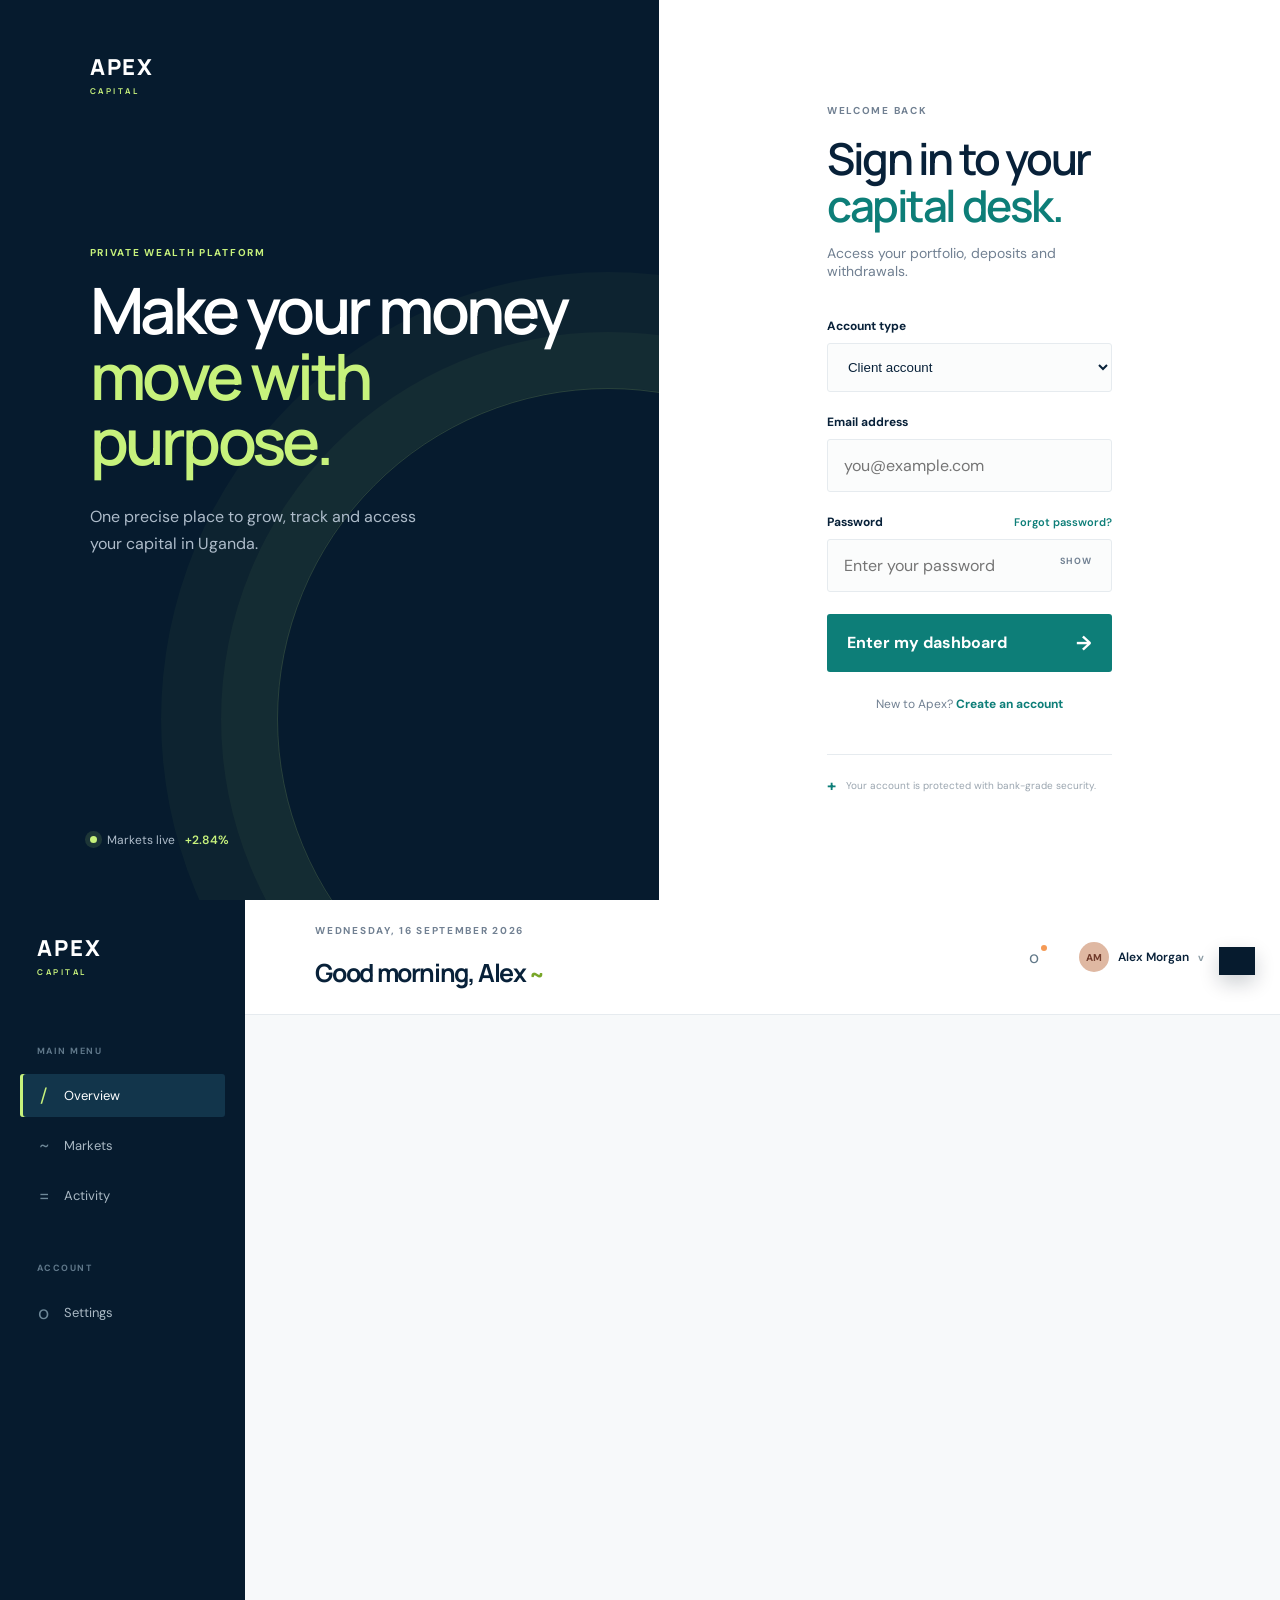
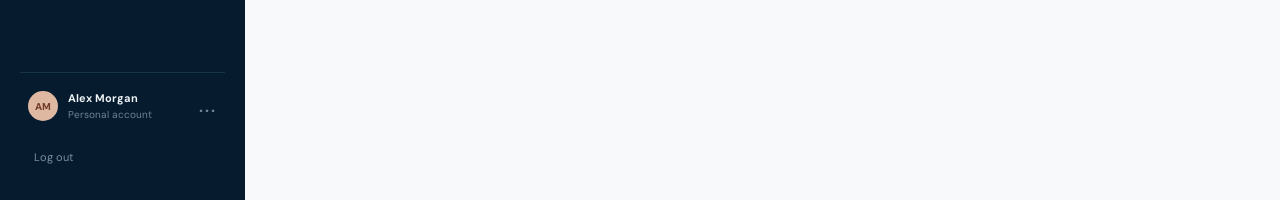
==== index.html @ b204665c "Add files via upload" ====
<!doctype html>
<html lang="en">
<head>
  <meta charset="UTF-8">
  <meta name="viewport" content="width=device-width, initial-scale=1.0">
  <meta name="theme-color" content="#061b2e">
  <title>APEX CAPITAL | Private wealth, built daily</title>
  <link rel="stylesheet" href="styles.css">
</head>
<body>
  <main class="app-shell">
    <section class="login-screen" id="loginScreen">
      <div class="login-visual">
        <div class="brand-mark"><span>APEX</span><small>CAPITAL</small></div>
        <div class="visual-copy">
          <p class="eyebrow">PRIVATE WEALTH PLATFORM</p>
          <h1>Make your money<br><em>move with purpose.</em></h1>
          <p>One precise place to grow, track and access your capital in Uganda.</p>
        </div>
        <div class="market-pulse"><span class="pulse-dot"></span> Markets live <strong>+2.84%</strong></div>
      </div>
      <div class="login-panel">
        <div class="mobile-brand"><div class="brand-mark"><span>APEX</span><small>CAPITAL</small></div></div>
        <div class="login-heading"><p class="eyebrow">WELCOME BACK</p><h2>Sign in to your<br><span>capital desk.</span></h2><p>Access your portfolio, deposits and withdrawals.</p></div>
        <form id="loginForm">
          <label for="accountType">Account type</label>
          <select id="accountType" class="login-select">
            <option value="client">Client account</option>
            <option value="admin">Administrator</option>
          </select>
          <label for="email">Email address</label>
          <input id="email" type="email" placeholder="you@example.com" required>
          <div class="field-label-row"><label for="password">Password</label><a href="#" id="forgotLink">Forgot password?</a></div>
          <div class="password-field"><input id="password" type="password" placeholder="Enter your password" required><button type="button" class="show-password" id="showPassword" aria-label="Show password">SHOW</button></div>
          <button class="primary-button" type="submit">Enter my dashboard <span>&rarr;</span></button>
        </form>
        <p class="login-note">New to Apex? <a href="signup.html" id="createAccount">Create an account</a></p>
        <div class="security-note"><span class="lock-icon">+</span><span>Your account is protected with bank-grade security.</span></div>
      </div>
    </section>

    <section class="dashboard" id="dashboard" hidden>
      <aside class="sidebar">
        <div class="brand-mark"><span>APEX</span><small>CAPITAL</small></div>
        <nav>
          <p class="nav-label">MAIN MENU</p>
          <button class="nav-item active" data-view="overview"><span class="nav-icon">/</span> Overview</button>
          <button class="nav-item" data-view="markets"><span class="nav-icon">~</span> Markets</button>
          <button class="nav-item" data-view="activity"><span class="nav-icon">=</span> Activity</button>
          <p class="nav-label nav-spacer">ACCOUNT</p>
          <button class="nav-item" data-view="settings"><span class="nav-icon">o</span> Settings</button>
          <button class="nav-item admin-only" data-view="admin"><span class="nav-icon">#</span> Admin panel</button>
        </nav>
        <div class="sidebar-bottom"><div class="profile-mini"><span class="avatar">AM</span><span><strong>Alex Morgan</strong><small>Personal account</small></span><b>...</b></div><button class="logout-button" id="logoutButton">Log out</button></div>
      </aside>
      <div class="dashboard-main">
        <header class="topbar"><div><p class="eyebrow">WEDNESDAY, 16 SEPTEMBER 2026</p><h2 id="pageTitle">Good morning, Alex <span>~</span></h2></div><div class="top-actions"><button class="icon-button" id="notificationButton" title="Notifications">o<span class="notification-dot"></span></button><button class="profile-chip"><span class="avatar">AM</span><span>Alex Morgan</span><b>v</b></button></div></header>
        <div id="viewContent"></div>
      </div>
    </section>
  </main>
  <div class="toast" id="toast"></div>
  <script src="app.js"></script>
</body>
</html>
---- styles.css ----
@import url('https://fonts.googleapis.com/css2?family=DM+Sans:wght@400;500;600;700&family=Manrope:wght@500;600;700;800&display=swap');
:root{--ink:#082139;--navy:#061b2e;--muted:#718092;--line:#e6ebef;--paper:#f7f9fa;--lime:#c7f27c;--lime-dark:#78a628;--teal:#0d7e78;--white:#fff;--orange:#f59a56;--red:#d26e68}*{box-sizing:border-box}body{margin:0;background:var(--paper);color:var(--ink);font-family:'DM Sans',sans-serif}button,input{font:inherit}button{cursor:pointer;border:0}a{color:var(--teal);text-decoration:none}.app-shell{min-height:100vh}.login-screen{min-height:100vh;display:grid;grid-template-columns:1.03fr .97fr;background:var(--white)}.login-visual{position:relative;overflow:hidden;padding:52px 7vw;color:white;background:var(--navy);display:flex;flex-direction:column;justify-content:space-between}.login-visual:after{content:'';position:absolute;width:660px;height:660px;border:1px solid rgba(199,242,124,.18);border-radius:50%;right:-280px;bottom:-150px;box-shadow:0 0 0 56px rgba(199,242,124,.04),0 0 0 116px rgba(199,242,124,.035)}.brand-mark{letter-spacing:.12em;display:flex;flex-direction:column;gap:3px;width:max-content;font-family:Manrope,sans-serif;font-weight:800}.brand-mark span{font-size:22px}.brand-mark small{font-size:8px;letter-spacing:.32em;color:var(--lime);font-weight:700}.visual-copy{position:relative;z-index:1;margin-bottom:12vh}.eyebrow{font-size:10px;letter-spacing:.17em;font-weight:700;color:var(--muted);margin:0 0 18px}.login-visual .eyebrow{color:var(--lime)}h1,h2{font-family:Manrope,sans-serif;letter-spacing:-.055em;margin:0}h1{font-size:clamp(42px,5vw,76px);line-height:1.02;font-weight:600}.visual-copy h1 em{color:var(--lime);font-style:normal}.visual-copy>p:last-child{font-size:16px;line-height:1.7;max-width:330px;color:#aebcca;margin-top:30px}.market-pulse{position:relative;z-index:1;font-size:12px;color:#aebcca;display:flex;gap:10px;align-items:center}.market-pulse strong{color:var(--lime);font-weight:600}.pulse-dot{display:inline-block;width:7px;height:7px;background:var(--lime);border-radius:50%;box-shadow:0 0 0 5px rgba(199,242,124,.12)}.login-panel{max-width:490px;width:100%;margin:auto;padding:50px 8vw}.mobile-brand{display:none}.login-heading h2{font-size:44px;line-height:1.05;font-weight:600;margin-bottom:16px}.login-heading h2 span{color:var(--teal)}.login-heading>p:last-child{color:var(--muted);font-size:14px;margin:0 0 38px}.login-panel label{font-size:12px;font-weight:700;display:block;margin-bottom:9px}.field-label-row{display:flex;justify-content:space-between;align-items:center}.field-label-row a{font-size:11px;font-weight:600;margin-bottom:9px}.login-panel input{width:100%;border:1px solid var(--line);border-radius:3px;padding:15px 16px;outline:0;color:var(--ink);margin-bottom:22px;background:#fbfcfc;transition:.2s}.login-panel input:focus{border-color:var(--teal);box-shadow:0 0 0 3px rgba(13,126,120,.1)}.password-field{position:relative}.password-field input{padding-right:64px}.show-password{position:absolute;right:14px;top:15px;background:transparent;color:var(--muted);font-size:9px;letter-spacing:.1em;font-weight:700}.primary-button{background:var(--teal);color:white;padding:16px 20px;border-radius:3px;width:100%;font-weight:700;display:flex;justify-content:space-between;align-items:center;transition:transform .2s,background .2s}.primary-button:hover{background:#096b66;transform:translateY(-2px)}.primary-button span{font-size:20px}.login-note{text-align:center;font-size:12px;color:var(--muted);margin-top:24px}.login-note a{font-weight:700}.security-note{border-top:1px solid var(--line);margin-top:42px;padding-top:20px;color:#9aa5af;font-size:10px;display:flex;gap:10px;align-items:center}.lock-icon{font-size:16px;color:var(--teal);font-weight:700}.dashboard{min-height:100vh;display:flex}.sidebar{width:245px;background:var(--navy);color:#aab9c4;padding:33px 20px 25px;display:flex;flex-direction:column}.sidebar .brand-mark{margin-left:17px;color:white;margin-bottom:68px}.sidebar .brand-mark small{color:var(--lime)}nav{display:flex;flex-direction:column;gap:7px}.nav-label{font-size:9px;letter-spacing:.16em;font-weight:700;color:#60788a;margin:0 17px 10px}.nav-spacer{margin-top:38px}.nav-item{background:transparent;color:#aab9c4;text-align:left;padding:13px 17px;border-radius:3px;font-size:13px;display:flex;align-items:center;gap:14px}.nav-item.active,.nav-item:hover{color:white;background:#12354b}.nav-item.active{box-shadow:inset 3px 0 0 var(--lime)}.nav-item.active .nav-icon{color:var(--lime)}.nav-icon{font-size:19px;line-height:12px;color:#6e8898;width:13px;text-align:center}.sidebar-bottom{margin-top:auto}.profile-mini{display:flex;align-items:center;gap:10px;padding:18px 8px;border-top:1px solid #183449}.profile-mini strong{display:block;color:#eef3f5;font-size:11px}.profile-mini small{display:block;color:#6f8594;font-size:10px;margin-top:3px}.profile-mini b{margin-left:auto;color:#71889a;letter-spacing:2px}.avatar{width:30px;height:30px;display:inline-grid;place-items:center;border-radius:50%;background:#dfb8a2;color:#713c2c;font-size:10px;font-weight:800}.logout-button{background:transparent;color:#7890a0;font-size:11px;margin:10px 8px}.dashboard-main{flex:1;min-width:0}.topbar{height:115px;background:#fff;border-bottom:1px solid var(--line);display:flex;justify-content:space-between;align-items:center;padding:0 5.5vw}.topbar h2{font-size:25px}.topbar h2 span{color:var(--lime-dark);font-size:22px}.top-actions{display:flex;align-items:center;gap:28px}.icon-button{background:transparent;color:#617888;font-size:17px;position:relative}.notification-dot{position:absolute;width:6px;height:6px;top:0;right:-2px;background:var(--orange);border-radius:50%}.profile-chip{display:flex;align-items:center;gap:9px;background:transparent;color:var(--ink);font-size:12px;font-weight:600}.profile-chip b{font-size:10px;color:#8c9ca5}.dashboard-main #viewContent{padding:40px 5.5vw 70px;max-width:1400px}.welcome-row{display:flex;justify-content:space-between;align-items:end;margin-bottom:28px}.welcome-row h3{font-family:Manrope,sans-serif;font-size:21px;letter-spacing:-.04em;margin:0}.welcome-row p{color:var(--muted);font-size:12px;margin:8px 0 0}.date-badge{font-size:11px;color:var(--muted);border:1px solid var(--line);padding:10px 13px;border-radius:3px;background:white}.summary-grid{display:grid;grid-template-columns:1.3fr 1fr 1fr;gap:15px;margin-bottom:28px}.summary-card{background:white;border:1px solid var(--line);padding:23px 24px;min-height:145px;position:relative}.summary-card.highlight{background:var(--teal);color:white;border-color:var(--teal)}.summary-card .card-label{font-size:10px;text-transform:uppercase;letter-spacing:.12em;font-weight:700;color:var(--muted)}.summary-card.highlight .card-label{color:#a8dbd5}.summary-card h4{font:600 31px Manrope,sans-serif;letter-spacing:-.05em;margin:20px 0 9px}.summary-card.highlight h4{color:var(--lime)}.summary-card .card-foot{font-size:11px;color:var(--muted)}.summary-card.highlight .card-foot{color:#bce2df}.trend{color:var(--lime-dark);font-weight:700}.summary-card .mini-chart{position:absolute;bottom:23px;right:24px;color:var(--lime-dark);font-size:27px;letter-spacing:-8px}.section-grid{display:grid;grid-template-columns:1.45fr 1fr;gap:15px}.content-card{background:white;border:1px solid var(--line);padding:25px}.content-card h3{font:700 15px Manrope,sans-serif;letter-spacing:-.02em;margin:0}.card-heading{display:flex;align-items:start;justify-content:space-between;margin-bottom:25px}.card-heading a{font-size:11px;font-weight:700}.allocation-chart{display:flex;gap:28px;align-items:center}.donut{width:142px;height:142px;border-radius:50%;background:conic-gradient(var(--teal) 0 58%,var(--lime) 58% 81%,var(--orange) 81% 100%);position:relative;flex:0 0 auto}.donut:after{content:'';position:absolute;inset:27px;background:#fff;border-radius:50%}.donut-center{position:absolute;inset:0;display:grid;place-items:center;z-index:1;font:700 17px Manrope}.legend{display:grid;gap:15px;width:100%}.legend-row{display:flex;align-items:center;justify-content:space-between;font-size:11px;color:var(--muted)}.legend-row span:first-child{display:flex;gap:9px;align-items:center;color:var(--ink)}.legend-dot{width:8px;height:8px;border-radius:50%;display:inline-block}.legend-row strong{color:var(--ink)}.forex-list{display:grid;gap:13px}.forex-row{display:grid;grid-template-columns:1fr 85px 55px;align-items:center;padding-bottom:13px;border-bottom:1px solid #eef1f2;font-size:12px}.forex-row:last-child{border-bottom:0;padding-bottom:0}.pair{display:flex;align-items:center;gap:9px;font-weight:700}.pair-icon{width:25px;height:25px;display:grid;place-items:center;border-radius:50%;font-size:9px;background:#e5f5f3;color:var(--teal)}.pair-icon.blue{background:#e8eef9;color:#5572b1}.pair-icon.yellow{background:#fff2d9;color:#bc8429}.pair small{display:block;color:var(--muted);font-weight:400;font-size:9px;margin-top:2px}.forex-price{text-align:right;font-weight:600}.forex-change{text-align:right;color:var(--lime-dark);font-size:10px;font-weight:700}.action-row{display:flex;gap:10px;margin-top:28px}.action-button{flex:1;padding:13px 12px;font-size:11px;font-weight:700;border-radius:3px}.action-button.deposit{background:var(--teal);color:#fff}.action-button.withdraw{background:#eef7e0;color:#6f932f}.transaction-list{display:grid;gap:0}.transaction{display:flex;align-items:center;justify-content:space-between;padding:14px 0;border-bottom:1px solid #eef1f2;font-size:12px}.transaction:last-child{border-bottom:0}.transaction-name{display:flex;align-items:center;gap:10px}.transaction-name small{display:block;color:var(--muted);font-size:10px;margin-top:3px}.transaction-amount{text-align:right;font-weight:700}.transaction-amount small{display:block;font-size:10px;margin-top:3px}.deposit-text{color:var(--teal)}.withdraw-text{color:var(--red)}.empty-view{background:white;border:1px solid var(--line);padding:55px;min-height:330px}.empty-view h3{font:600 28px Manrope;margin:0 0 10px}.empty-view p{color:var(--muted);font-size:14px}.modal-backdrop{position:fixed;inset:0;background:rgba(4,22,37,.6);display:grid;place-items:center;z-index:4;padding:20px}.modal{background:#fff;width:min(480px,100%);padding:30px;box-shadow:0 20px 60px #03152455}.modal h3{font:700 22px Manrope;margin:0 0 8px}.modal>p{font-size:12px;color:var(--muted);line-height:1.6;margin:0 0 24px}.modal label{display:block;font-size:11px;font-weight:700;margin:15px 0 8px}.modal input,.modal select{width:100%;border:1px solid var(--line);padding:13px;outline:0;background:#fbfcfc}.limit-note{font-size:10px;color:var(--muted);margin-top:7px}.modal-actions{display:flex;gap:10px;margin-top:25px}.modal-actions button{flex:1;padding:14px;font-size:12px;font-weight:700;border-radius:3px}.cancel-button{background:#eef1f2;color:var(--muted)}.confirm-button{background:var(--teal);color:#fff}.toast{position:fixed;bottom:25px;right:25px;background:var(--navy);color:white;padding:14px 18px;font-size:12px;transform:translateY(100px);transition:transform .3s;z-index:8;box-shadow:0 8px 20px #00152233}.toast.show{transform:translateY(0)}
@media(max-width:900px){.login-screen{grid-template-columns:1fr}.login-visual{display:none}.mobile-brand{display:block;margin-bottom:60px}.login-panel{padding:35px 8vw}.sidebar{width:200px}.topbar{padding:0 4vw}.dashboard-main #viewContent{padding:32px 4vw}.summary-grid,.section-grid{grid-template-columns:1fr}.summary-card{min-height:130px}}
@media(max-width:600px){.login-panel{padding:30px 24px}.mobile-brand{margin-bottom:55px}.login-heading h2{font-size:38px}.topbar{height:90px}.topbar .eyebrow{font-size:8px;margin-bottom:10px}.topbar h2{font-size:19px}.profile-chip span:not(.avatar){display:none}.top-actions{gap:15px}.sidebar{width:62px;padding:25px 8px}.sidebar .brand-mark{margin:0 auto 55px}.sidebar .brand-mark span{font-size:15px}.sidebar .brand-mark small,.nav-label,.nav-item:not(.active)::after,.nav-item{font-size:0}.nav-item{padding:13px 14px;justify-content:center}.nav-icon{font-size:17px}.profile-mini{justify-content:center;padding:15px 0}.profile-mini>span:not(.avatar),.profile-mini b,.logout-button{display:none}.dashboard-main #viewContent{padding:26px 18px}.welcome-row{align-items:start;gap:10px}.welcome-row h3{font-size:17px}.date-badge{font-size:9px;padding:8px}.allocation-chart{gap:16px}.donut{width:105px;height:105px}.donut:after{inset:21px}.legend{gap:11px}.summary-card h4{font-size:27px}}
.payment-destination{display:grid;gap:5px;background:#eff8f5;border-left:3px solid var(--teal);padding:13px 14px;margin:2px 0 18px}.payment-destination strong{font-size:10px;text-transform:uppercase;letter-spacing:.1em;color:var(--muted)}.payment-destination b{font:700 20px Manrope,sans-serif;color:var(--teal)}.payment-destination small{font-size:10px;color:var(--muted);line-height:1.5}

.login-select{width:100%;border:1px solid var(--line);border-radius:3px;padding:15px 16px;outline:0;color:var(--ink);margin-bottom:22px;background:#fbfcfc}.login-select:focus{border-color:var(--teal);box-shadow:0 0 0 3px rgba(13,126,120,.1)}
.signup-screen .login-panel form{gap:10px}.signup-screen .login-panel input{margin-bottom:5px}.signup-screen .login-heading{margin-bottom:27px}
.admin-only{display:none}.admin-mode .admin-only{display:flex}.admin-table{width:100%;border-collapse:collapse;font-size:12px}.admin-table th{text-align:left;color:var(--muted);font-size:9px;text-transform:uppercase;letter-spacing:.1em;padding:0 0 14px}.admin-table td{border-top:1px solid var(--line);padding:15px 0}.status-pill{display:inline-block;padding:5px 8px;border-radius:99px;background:#eaf7e1;color:#688d2b;font-size:10px;font-weight:700}.status-pill.pending{background:#fff2d9;color:#ab7628}.admin-action{background:transparent;color:var(--teal);font-size:11px;font-weight:700}.notice-list{display:grid;gap:12px}.notice{padding:14px;background:#f5faf9;border-left:3px solid var(--teal);font-size:12px;color:var(--ink)}.notice small{display:block;color:var(--muted);font-size:10px;margin-top:5px}
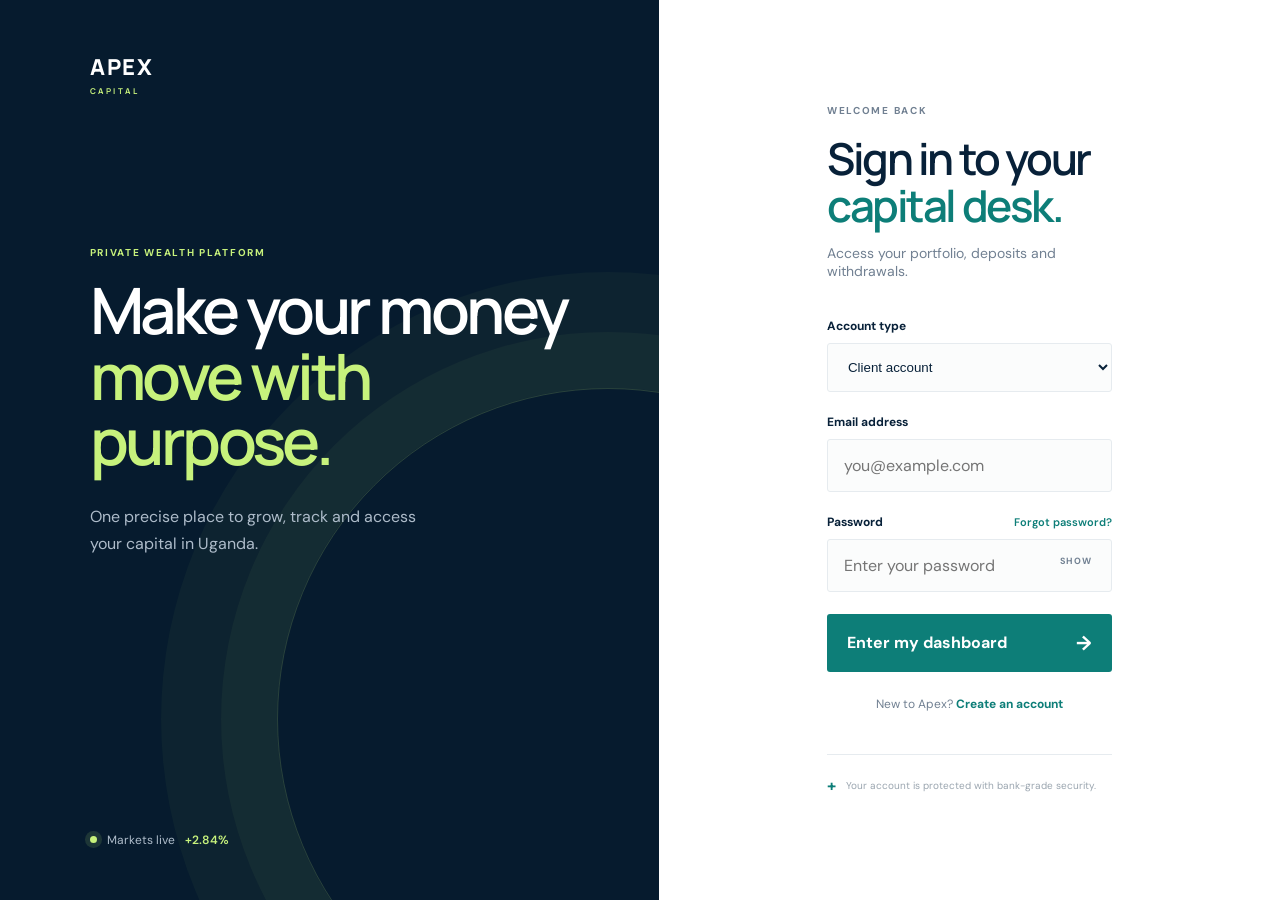
==== commit 0b322397: "Add files via upload" ====
--- a/index.html
+++ b/index.html
@@ -39,25 +39,6 @@
       </div>
     </section>
 
-    <section class="dashboard" id="dashboard" hidden>
-      <aside class="sidebar">
-        <div class="brand-mark"><span>APEX</span><small>CAPITAL</small></div>
-        <nav>
-          <p class="nav-label">MAIN MENU</p>
-          <button class="nav-item active" data-view="overview"><span class="nav-icon">/</span> Overview</button>
-          <button class="nav-item" data-view="markets"><span class="nav-icon">~</span> Markets</button>
-          <button class="nav-item" data-view="activity"><span class="nav-icon">=</span> Activity</button>
-          <p class="nav-label nav-spacer">ACCOUNT</p>
-          <button class="nav-item" data-view="settings"><span class="nav-icon">o</span> Settings</button>
-          <button class="nav-item admin-only" data-view="admin"><span class="nav-icon">#</span> Admin panel</button>
-        </nav>
-        <div class="sidebar-bottom"><div class="profile-mini"><span class="avatar">AM</span><span><strong>Alex Morgan</strong><small>Personal account</small></span><b>...</b></div><button class="logout-button" id="logoutButton">Log out</button></div>
-      </aside>
-      <div class="dashboard-main">
-        <header class="topbar"><div><p class="eyebrow">WEDNESDAY, 16 SEPTEMBER 2026</p><h2 id="pageTitle">Good morning, Alex <span>~</span></h2></div><div class="top-actions"><button class="icon-button" id="notificationButton" title="Notifications">o<span class="notification-dot"></span></button><button class="profile-chip"><span class="avatar">AM</span><span>Alex Morgan</span><b>v</b></button></div></header>
-        <div id="viewContent"></div>
-      </div>
-    </section>
   </main>
   <div class="toast" id="toast"></div>
   <script src="app.js"></script>
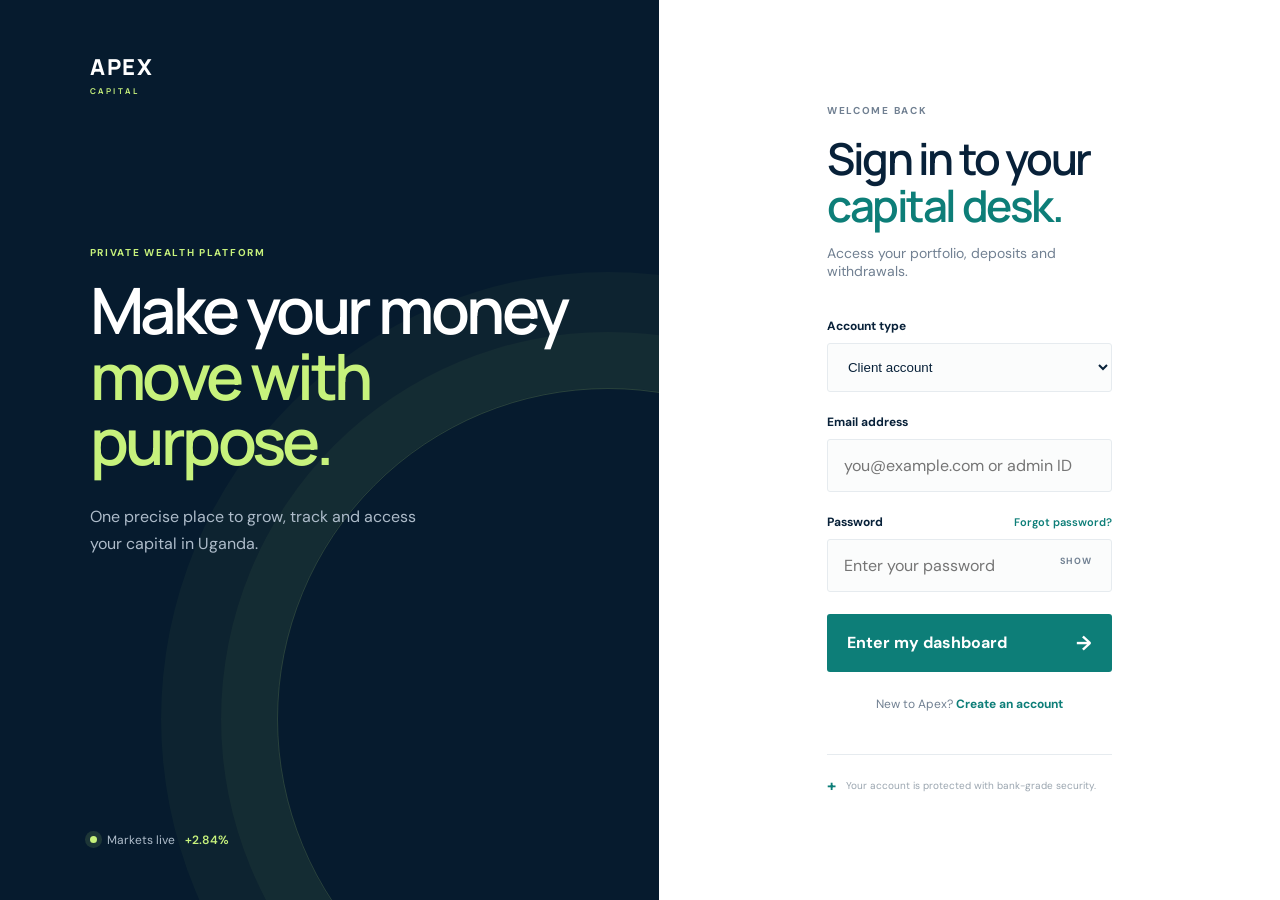
==== commit 0bdc280b: "Add files via upload" ====
--- a/index.html
+++ b/index.html
@@ -29,7 +29,7 @@
             <option value="admin">Administrator</option>
           </select>
           <label for="email">Email address</label>
-          <input id="email" type="email" placeholder="you@example.com" required>
+          <input id="email" type="text" placeholder="you@example.com or admin ID" required>
           <div class="field-label-row"><label for="password">Password</label><a href="#" id="forgotLink">Forgot password?</a></div>
           <div class="password-field"><input id="password" type="password" placeholder="Enter your password" required><button type="button" class="show-password" id="showPassword" aria-label="Show password">SHOW</button></div>
           <button class="primary-button" type="submit">Enter my dashboard <span>&rarr;</span></button>
--- a/styles.css
+++ b/styles.css
@@ -6,4 +6,7 @@
 
 .login-select{width:100%;border:1px solid var(--line);border-radius:3px;padding:15px 16px;outline:0;color:var(--ink);margin-bottom:22px;background:#fbfcfc}.login-select:focus{border-color:var(--teal);box-shadow:0 0 0 3px rgba(13,126,120,.1)}
 .signup-screen .login-panel form{gap:10px}.signup-screen .login-panel input{margin-bottom:5px}.signup-screen .login-heading{margin-bottom:27px}
-.admin-only{display:none}.admin-mode .admin-only{display:flex}.admin-table{width:100%;border-collapse:collapse;font-size:12px}.admin-table th{text-align:left;color:var(--muted);font-size:9px;text-transform:uppercase;letter-spacing:.1em;padding:0 0 14px}.admin-table td{border-top:1px solid var(--line);padding:15px 0}.status-pill{display:inline-block;padding:5px 8px;border-radius:99px;background:#eaf7e1;color:#688d2b;font-size:10px;font-weight:700}.status-pill.pending{background:#fff2d9;color:#ab7628}.admin-action{background:transparent;color:var(--teal);font-size:11px;font-weight:700}.notice-list{display:grid;gap:12px}.notice{padding:14px;background:#f5faf9;border-left:3px solid var(--teal);font-size:12px;color:var(--ink)}.notice small{display:block;color:var(--muted);font-size:10px;margin-top:5px}
+.admin-only{display:none}.admin-mode .admin-only{display:flex}.admin-mode .client-only{display:none}.admin-table{width:100%;border-collapse:collapse;font-size:12px}.admin-table th{text-align:left;color:var(--muted);font-size:9px;text-transform:uppercase;letter-spacing:.1em;padding:0 0 14px}.admin-table td{border-top:1px solid var(--line);padding:15px 0}.status-pill{display:inline-block;padding:5px 8px;border-radius:99px;background:#eaf7e1;color:#688d2b;font-size:10px;font-weight:700}.status-pill.pending{background:#fff2d9;color:#ab7628}.admin-action{background:transparent;color:var(--teal);font-size:11px;font-weight:700}.notice-list{display:grid;gap:12px}.notice{padding:14px;background:#f5faf9;border-left:3px solid var(--teal);font-size:12px;color:var(--ink)}.notice small{display:block;color:var(--muted);font-size:10px;margin-top:5px}
+.market-layout{display:grid;grid-template-columns:minmax(0,1.5fr) minmax(280px,.8fr);gap:15px}.market-board,.news-board{min-width:0}.market-updated,.news-caption{font-size:10px;color:var(--muted)}.market-filters{display:flex;gap:7px;flex-wrap:wrap;margin:2px 0 18px}.filter-chip{background:#f1f5f5;color:var(--muted);border:1px solid transparent;border-radius:99px;padding:7px 11px;font-size:10px}.filter-chip.active,.filter-chip:hover{background:#e2f5f1;color:var(--teal);border-color:#b7e2d8}.market-grid{display:grid;grid-template-columns:repeat(2,minmax(0,1fr));gap:8px}.market-tile{display:grid;grid-template-columns:32px minmax(0,1fr) auto 15px;align-items:center;gap:9px;text-align:left;background:#fbfcfc;border:1px solid var(--line);padding:12px 10px;border-radius:3px;color:var(--ink);transition:border-color .2s,transform .2s}.market-tile:hover{border-color:var(--teal);transform:translateY(-1px)}.market-tile-copy,.market-tile-price{min-width:0;display:grid;gap:3px}.market-tile-copy strong{font-size:11px}.market-tile-copy small,.market-tile-price small{font-size:9px;color:var(--muted);white-space:nowrap;overflow:hidden;text-overflow:ellipsis}.market-tile-price{text-align:right;font:600 11px Manrope,sans-serif}.market-tile-price small{font:600 10px 'DM Sans',sans-serif}.market-tile-arrow{color:var(--teal);font-size:16px}.live-badge{display:inline-flex;align-items:center;gap:6px;color:var(--teal);font-size:9px;font-weight:700;letter-spacing:.08em;white-space:nowrap}.live-badge i{display:block;width:6px;height:6px;background:var(--teal);border-radius:50%;box-shadow:0 0 0 4px rgba(13,126,120,.1)}.news-list{display:grid;gap:0}.news-item{display:grid;grid-template-columns:38px 1fr 7px;gap:10px;align-items:start;padding:13px 0;border-top:1px solid var(--line)}.news-time{font:600 10px Manrope,sans-serif;color:var(--muted)}.news-copy{display:grid;gap:4px}.news-copy b{font-size:8px;letter-spacing:.1em;color:var(--teal)}.news-copy strong{font-size:11px;line-height:1.45;font-weight:600}.news-impact{width:7px;height:7px;border-radius:50%;background:var(--orange);margin-top:4px}.news-impact.positive{background:var(--lime-dark)}.news-impact.neutral{background:#9caab2}.market-modal{max-width:470px}.market-modal-head{display:flex;justify-content:space-between;align-items:start}.market-modal-head h3{font:700 20px Manrope,sans-serif;margin:0}.market-quote{display:flex;align-items:baseline;gap:12px;margin:20px 0 7px}.market-quote strong{font:700 30px Manrope,sans-serif}.market-quote span{font-size:12px;font-weight:700}.market-sparkline{height:64px;display:flex;align-items:end;gap:5px;padding:8px 0 15px;border-bottom:1px solid var(--line)}.market-sparkline span{flex:1;background:var(--teal);opacity:.65;border-radius:2px 2px 0 0}.market-sparkline span:nth-child(1){height:32%}.market-sparkline span:nth-child(2){height:46%}.market-sparkline span:nth-child(3){height:38%}.market-sparkline span:nth-child(4){height:63%}.market-sparkline span:nth-child(5){height:52%}.market-sparkline span:nth-child(6){height:76%}.market-sparkline span:nth-child(7){height:88%}.chat-heading{display:flex;justify-content:space-between;align-items:baseline;margin-top:18px}.chat-heading h4{margin:0;font:700 13px Manrope,sans-serif}.chat-heading small{font-size:10px;color:var(--muted)}.market-chat{display:grid;gap:8px;background:#f5faf9;padding:10px;margin:8px 0 10px;max-height:130px;overflow:auto}.market-chat p{font-size:11px;line-height:1.45;margin:0}.market-chat b{color:var(--teal);margin-right:4px}.chat-compose{display:grid;grid-template-columns:1fr auto;gap:8px}.chat-compose input{border:1px solid var(--line);padding:10px;font-size:11px;outline:0}.market-close{margin-top:10px;width:100%}
+@media(max-width:900px){.market-layout{grid-template-columns:1fr}.market-grid{grid-template-columns:repeat(2,minmax(0,1fr))}}
+@media(max-width:600px){.market-grid{grid-template-columns:1fr}.market-tile{grid-template-columns:32px minmax(0,1fr) auto 15px}.market-filters{overflow-x:auto;flex-wrap:nowrap;padding-bottom:3px}.filter-chip{flex:0 0 auto}}
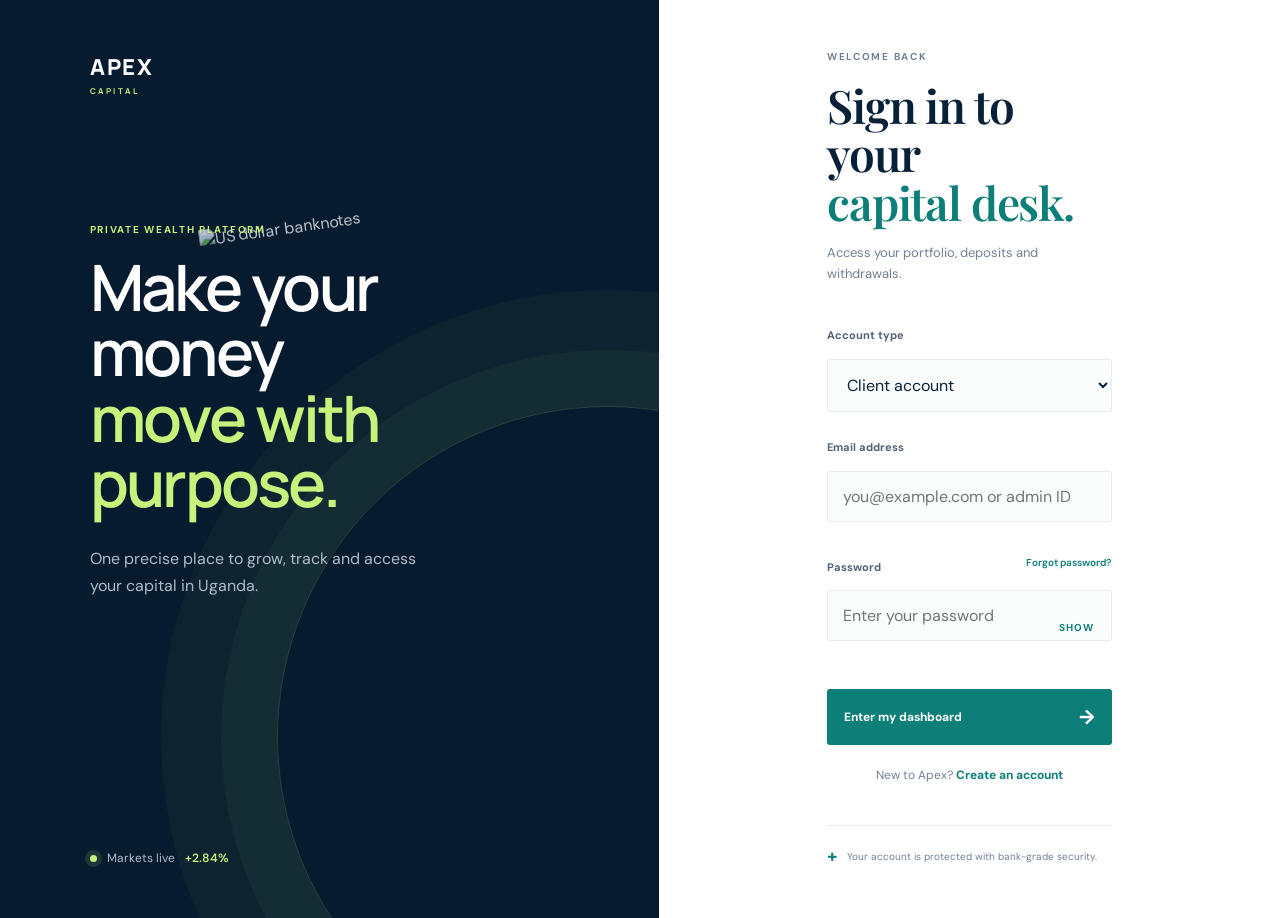
==== commit 6cfe61ba: "Add files via upload" ====
--- a/index.html
+++ b/index.html
@@ -6,12 +6,14 @@
   <meta name="theme-color" content="#061b2e">
   <title>APEX CAPITAL | Private wealth, built daily</title>
   <link rel="stylesheet" href="styles.css">
+  <link rel="stylesheet" href="theme.css">
 </head>
 <body>
   <main class="app-shell">
     <section class="login-screen" id="loginScreen">
       <div class="login-visual">
         <div class="brand-mark"><span>APEX</span><small>CAPITAL</small></div>
+        <img class="login-money-image" src="https://images.unsplash.com/photo-1526304640581-d334cdbbf45e?auto=format&fit=crop&w=1100&q=85" alt="US dollar banknotes">
         <div class="visual-copy">
           <p class="eyebrow">PRIVATE WEALTH PLATFORM</p>
           <h1>Make your money<br><em>move with purpose.</em></h1>
--- a/styles.css
+++ b/styles.css
@@ -1,8 +1,14 @@
+@import url('https://fonts.googleapis.com/css2?family=DM+Sans:wght@400;500;600;700&family=Manrope:wght@500;600;700;800&family=Playfair+Display:wght@600;700&display=swap');
+:root{--ink:#082139;--navy:#061b2e;--muted:#718092;--line:#e6ebef;--paper:#f7f9fa;--lime:#c7f27c;--lime-dark:#78a628;--teal:#0d7e78;--white:#fff;--orange:#f59a56;--red:#d26e68}*{box-sizing:border-box}body{margin:0;background:var(--paper);color:var(--ink);font-family:'DM Sans',sans-serif}button,input{font:inherit}button{cursor:pointer;border:0}a{color:var(--teal);text-decoration:none}.app-shell
+:root{--ink:#082139;--navy:#061b2e;--muted:#718092;--line:#e6ebef;--paper:#f7f9fa;--lime:#c7f27c;--lime-dark:#78a628;--teal:#0d7e78;--white:#fff;--orange:#f59a56;--red:#d26e68}*{box-sizing:border-box}body{margin:0;background:var(--paper);color:var(--ink);font-family:'DM Sans',sans-serif}button,input{font:inherit}button{cursor:pointer;border:0}a{color:var(--teal);text-decoration:none}.app-shell
 @import url('https://fonts.googleapis.com/css2?family=DM+Sans:wght@400;500;600;700&family=Manrope:wght@500;600;700;800&display=swap');
 :root{--ink:#082139;--navy:#061b2e;--muted:#718092;--line:#e6ebef;--paper:#f7f9fa;--lime:#c7f27c;--lime-dark:#78a628;--teal:#0d7e78;--white:#fff;--orange:#f59a56;--red:#d26e68}*{box-sizing:border-box}body{margin:0;background:var(--paper);color:var(--ink);font-family:'DM Sans',sans-serif}button,input{font:inherit}button{cursor:pointer;border:0}a{color:var(--teal);text-decoration:none}.app-shell{min-height:100vh}.login-screen{min-height:100vh;display:grid;grid-template-columns:1.03fr .97fr;background:var(--white)}.login-visual{position:relative;overflow:hidden;padding:52px 7vw;color:white;background:var(--navy);display:flex;flex-direction:column;justify-content:space-between}.login-visual:after{content:'';position:absolute;width:660px;height:660px;border:1px solid rgba(199,242,124,.18);border-radius:50%;right:-280px;bottom:-150px;box-shadow:0 0 0 56px rgba(199,242,124,.04),0 0 0 116px rgba(199,242,124,.035)}.brand-mark{letter-spacing:.12em;display:flex;flex-direction:column;gap:3px;width:max-content;font-family:Manrope,sans-serif;font-weight:800}.brand-mark span{font-size:22px}.brand-mark small{font-size:8px;letter-spacing:.32em;color:var(--lime);font-weight:700}.visual-copy{position:relative;z-index:1;margin-bottom:12vh}.eyebrow{font-size:10px;letter-spacing:.17em;font-weight:700;color:var(--muted);margin:0 0 18px}.login-visual .eyebrow{color:var(--lime)}h1,h2{font-family:Manrope,sans-serif;letter-spacing:-.055em;margin:0}h1{font-size:clamp(42px,5vw,76px);line-height:1.02;font-weight:600}.visual-copy h1 em{color:var(--lime);font-style:normal}.visual-copy>p:last-child{font-size:16px;line-height:1.7;max-width:330px;color:#aebcca;margin-top:30px}.market-pulse{position:relative;z-index:1;font-size:12px;color:#aebcca;display:flex;gap:10px;align-items:center}.market-pulse strong{color:var(--lime);font-weight:600}.pulse-dot{display:inline-block;width:7px;height:7px;background:var(--lime);border-radius:50%;box-shadow:0 0 0 5px rgba(199,242,124,.12)}.login-panel{max-width:490px;width:100%;margin:auto;padding:50px 8vw}.mobile-brand{display:none}.login-heading h2{font-size:44px;line-height:1.05;font-weight:600;margin-bottom:16px}.login-heading h2 span{color:var(--teal)}.login-heading>p:last-child{color:var(--muted);font-size:14px;margin:0 0 38px}.login-panel label{font-size:12px;font-weight:700;display:block;margin-bottom:9px}.field-label-row{display:flex;justify-content:space-between;align-items:center}.field-label-row a{font-size:11px;font-weight:600;margin-bottom:9px}.login-panel input{width:100%;border:1px solid var(--line);border-radius:3px;padding:15px 16px;outline:0;color:var(--ink);margin-bottom:22px;background:#fbfcfc;transition:.2s}.login-panel input:focus{border-color:var(--teal);box-shadow:0 0 0 3px rgba(13,126,120,.1)}.password-field{position:relative}.password-field input{padding-right:64px}.show-password{position:absolute;right:14px;top:15px;background:transparent;color:var(--muted);font-size:9px;letter-spacing:.1em;font-weight:700}.primary-button{background:var(--teal);color:white;padding:16px 20px;border-radius:3px;width:100%;font-weight:700;display:flex;justify-content:space-between;align-items:center;transition:transform .2s,background .2s}.primary-button:hover{background:#096b66;transform:translateY(-2px)}.primary-button span{font-size:20px}.login-note{text-align:center;font-size:12px;color:var(--muted);margin-top:24px}.login-note a{font-weight:700}.security-note{border-top:1px solid var(--line);margin-top:42px;padding-top:20px;color:#9aa5af;font-size:10px;display:flex;gap:10px;align-items:center}.lock-icon{font-size:16px;color:var(--teal);font-weight:700}.dashboard{min-height:100vh;display:flex}.sidebar{width:245px;background:var(--navy);color:#aab9c4;padding:33px 20px 25px;display:flex;flex-direction:column}.sidebar .brand-mark{margin-left:17px;color:white;margin-bottom:68px}.sidebar .brand-mark small{color:var(--lime)}nav{display:flex;flex-direction:column;gap:7px}.nav-label{font-size:9px;letter-spacing:.16em;font-weight:700;color:#60788a;margin:0 17px 10px}.nav-spacer{margin-top:38px}.nav-item{background:transparent;color:#aab9c4;text-align:left;padding:13px 17px;border-radius:3px;font-size:13px;display:flex;align-items:center;gap:14px}.nav-item.active,.nav-item:hover{color:white;background:#12354b}.nav-item.active{box-shadow:inset 3px 0 0 var(--lime)}.nav-item.active .nav-icon{color:var(--lime)}.nav-icon{font-size:19px;line-height:12px;color:#6e8898;width:13px;text-align:center}.sidebar-bottom{margin-top:auto}.profile-mini{display:flex;align-items:center;gap:10px;padding:18px 8px;border-top:1px solid #183449}.profile-mini strong{display:block;color:#eef3f5;font-size:11px}.profile-mini small{display:block;color:#6f8594;font-size:10px;margin-top:3px}.profile-mini b{margin-left:auto;color:#71889a;letter-spacing:2px}.avatar{width:30px;height:30px;display:inline-grid;place-items:center;border-radius:50%;background:#dfb8a2;color:#713c2c;font-size:10px;font-weight:800}.logout-button{background:transparent;color:#7890a0;font-size:11px;margin:10px 8px}.dashboard-main{flex:1;min-width:0}.topbar{height:115px;background:#fff;border-bottom:1px solid var(--line);display:flex;justify-content:space-between;align-items:center;padding:0 5.5vw}.topbar h2{font-size:25px}.topbar h2 span{color:var(--lime-dark);font-size:22px}.top-actions{display:flex;align-items:center;gap:28px}.icon-button{background:transparent;color:#617888;font-size:17px;position:relative}.notification-dot{position:absolute;width:6px;height:6px;top:0;right:-2px;background:var(--orange);border-radius:50%}.profile-chip{display:flex;align-items:center;gap:9px;background:transparent;color:var(--ink);font-size:12px;font-weight:600}.profile-chip b{font-size:10px;color:#8c9ca5}.dashboard-main #viewContent{padding:40px 5.5vw 70px;max-width:1400px}.welcome-row{display:flex;justify-content:space-between;align-items:end;margin-bottom:28px}.welcome-row h3{font-family:Manrope,sans-serif;font-size:21px;letter-spacing:-.04em;margin:0}.welcome-row p{color:var(--muted);font-size:12px;margin:8px 0 0}.date-badge{font-size:11px;color:var(--muted);border:1px solid var(--line);padding:10px 13px;border-radius:3px;background:white}.summary-grid{display:grid;grid-template-columns:1.3fr 1fr 1fr;gap:15px;margin-bottom:28px}.summary-card{background:white;border:1px solid var(--line);padding:23px 24px;min-height:145px;position:relative}.summary-card.highlight{background:var(--teal);color:white;border-color:var(--teal)}.summary-card .card-label{font-size:10px;text-transform:uppercase;letter-spacing:.12em;font-weight:700;color:var(--muted)}.summary-card.highlight .card-label{color:#a8dbd5}.summary-card h4{font:600 31px Manrope,sans-serif;letter-spacing:-.05em;margin:20px 0 9px}.summary-card.highlight h4{color:var(--lime)}.summary-card .card-foot{font-size:11px;color:var(--muted)}.summary-card.highlight .card-foot{color:#bce2df}.trend{color:var(--lime-dark);font-weight:700}.summary-card .mini-chart{position:absolute;bottom:23px;right:24px;color:var(--lime-dark);font-size:27px;letter-spacing:-8px}.section-grid{display:grid;grid-template-columns:1.45fr 1fr;gap:15px}.content-card{background:white;border:1px solid var(--line);padding:25px}.content-card h3{font:700 15px Manrope,sans-serif;letter-spacing:-.02em;margin:0}.card-heading{display:flex;align-items:start;justify-content:space-between;margin-bottom:25px}.card-heading a{font-size:11px;font-weight:700}.allocation-chart{display:flex;gap:28px;align-items:center}.donut{width:142px;height:142px;border-radius:50%;background:conic-gradient(var(--teal) 0 58%,var(--lime) 58% 81%,var(--orange) 81% 100%);position:relative;flex:0 0 auto}.donut:after{content:'';position:absolute;inset:27px;background:#fff;border-radius:50%}.donut-center{position:absolute;inset:0;display:grid;place-items:center;z-index:1;font:700 17px Manrope}.legend{display:grid;gap:15px;width:100%}.legend-row{display:flex;align-items:center;justify-content:space-between;font-size:11px;color:var(--muted)}.legend-row span:first-child{display:flex;gap:9px;align-items:center;color:var(--ink)}.legend-dot{width:8px;height:8px;border-radius:50%;display:inline-block}.legend-row strong{color:var(--ink)}.forex-list{display:grid;gap:13px}.forex-row{display:grid;grid-template-columns:1fr 85px 55px;align-items:center;padding-bottom:13px;border-bottom:1px solid #eef1f2;font-size:12px}.forex-row:last-child{border-bottom:0;padding-bottom:0}.pair{display:flex;align-items:center;gap:9px;font-weight:700}.pair-icon{width:25px;height:25px;display:grid;place-items:center;border-radius:50%;font-size:9px;background:#e5f5f3;color:var(--teal)}.pair-icon.blue{background:#e8eef9;color:#5572b1}.pair-icon.yellow{background:#fff2d9;color:#bc8429}.pair small{display:block;color:var(--muted);font-weight:400;font-size:9px;margin-top:2px}.forex-price{text-align:right;font-weight:600}.forex-change{text-align:right;color:var(--lime-dark);font-size:10px;font-weight:700}.action-row{display:flex;gap:10px;margin-top:28px}.action-button{flex:1;padding:13px 12px;font-size:11px;font-weight:700;border-radius:3px}.action-button.deposit{background:var(--teal);color:#fff}.action-button.withdraw{background:#eef7e0;color:#6f932f}.transaction-list{display:grid;gap:0}.transaction{display:flex;align-items:center;justify-content:space-between;padding:14px 0;border-bottom:1px solid #eef1f2;font-size:12px}.transaction:last-child{border-bottom:0}.transaction-name{display:flex;align-items:center;gap:10px}.transaction-name small{display:block;color:var(--muted);font-size:10px;margin-top:3px}.transaction-amount{text-align:right;font-weight:700}.transaction-amount small{display:block;font-size:10px;margin-top:3px}.deposit-text{color:var(--teal)}.withdraw-text{color:var(--red)}.empty-view{background:white;border:1px solid var(--line);padding:55px;min-height:330px}.empty-view h3{font:600 28px Manrope;margin:0 0 10px}.empty-view p{color:var(--muted);font-size:14px}.modal-backdrop{position:fixed;inset:0;background:rgba(4,22,37,.6);display:grid;place-items:center;z-index:4;padding:20px}.modal{background:#fff;width:min(480px,100%);padding:30px;box-shadow:0 20px 60px #03152455}.modal h3{font:700 22px Manrope;margin:0 0 8px}.modal>p{font-size:12px;color:var(--muted);line-height:1.6;margin:0 0 24px}.modal label{display:block;font-size:11px;font-weight:700;margin:15px 0 8px}.modal input,.modal select{width:100%;border:1px solid var(--line);padding:13px;outline:0;background:#fbfcfc}.limit-note{font-size:10px;color:var(--muted);margin-top:7px}.modal-actions{display:flex;gap:10px;margin-top:25px}.modal-actions button{flex:1;padding:14px;font-size:12px;font-weight:700;border-radius:3px}.cancel-button{background:#eef1f2;color:var(--muted)}.confirm-button{background:var(--teal);color:#fff}.toast{position:fixed;bottom:25px;right:25px;background:var(--navy);color:white;padding:14px 18px;font-size:12px;transform:translateY(100px);transition:transform .3s;z-index:8;box-shadow:0 8px 20px #00152233}.toast.show{transform:translateY(0)}
 @media(max-width:900px){.login-screen{grid-template-columns:1fr}.login-visual{display:none}.mobile-brand{display:block;margin-bottom:60px}.login-panel{padding:35px 8vw}.sidebar{width:200px}.topbar{padding:0 4vw}.dashboard-main #viewContent{padding:32px 4vw}.summary-grid,.section-grid{grid-template-columns:1fr}.summary-card{min-height:130px}}
 @media(max-width:600px){.login-panel{padding:30px 24px}.mobile-brand{margin-bottom:55px}.login-heading h2{font-size:38px}.topbar{height:90px}.topbar .eyebrow{font-size:8px;margin-bottom:10px}.topbar h2{font-size:19px}.profile-chip span:not(.avatar){display:none}.top-actions{gap:15px}.sidebar{width:62px;padding:25px 8px}.sidebar .brand-mark{margin:0 auto 55px}.sidebar .brand-mark span{font-size:15px}.sidebar .brand-mark small,.nav-label,.nav-item:not(.active)::after,.nav-item{font-size:0}.nav-item{padding:13px 14px;justify-content:center}.nav-icon{font-size:17px}.profile-mini{justify-content:center;padding:15px 0}.profile-mini>span:not(.avatar),.profile-mini b,.logout-button{display:none}.dashboard-main #viewContent{padding:26px 18px}.welcome-row{align-items:start;gap:10px}.welcome-row h3{font-size:17px}.date-badge{font-size:9px;padding:8px}.allocation-chart{gap:16px}.donut{width:105px;height:105px}.donut:after{inset:21px}.legend{gap:11px}.summary-card h4{font-size:27px}}
 .payment-destination{display:grid;gap:5px;background:#eff8f5;border-left:3px solid var(--teal);padding:13px 14px;margin:2px 0 18px}.payment-destination strong{font-size:10px;text-transform:uppercase;letter-spacing:.1em;color:var(--muted)}.payment-destination b{font:700 20px Manrope,sans-serif;color:var(--teal)}.payment-destination small{font-size:10px;color:var(--muted);line-height:1.5}
+
+body.dashboard-page{--ink:#b4232c;background:#fff7f7;overflow-x:hidden}body.dashboard-page:before{content:'$     $          $    $       $          $    $       $          $    $       $          $';position:fixed;inset:-120px 0 0;z-index:0;pointer-events:none;color:rgba(180,35,44,.24);font:800 48px Manrope,sans-serif;line-height:125px;letter-spacing:26px;word-spacing:42px;white-space:pre-wrap;transform:rotate(-7deg);animation:dollarFall 18s linear infinite}.dashboard-page .dashboard{position:relative;z-index:1;background:transparent}.dashboard-page .dashboard-main{color:var(--ink)}.dashboard-page .dashboard-main h2,.dashboard-page .dashboard-main h3,.dashboard-page .dashboard-main h4,.dashboard-page .card-label,.dashboard-page .nav-label{color:var(--ink)}.dashboard-page .content-card,.dashboard-page .summary-card{background:rgba(255,255,255,.94)}.request-type{display:inline-block;padding:5px 8px;border-radius:99px;background:#fff0f0;color:#b4232c;font-size:9px;font-weight:700;text-transform:uppercase}.request-type.withdrawal{background:#fff4e9;color:#aa6b20}.reject-action{color:var(--red);margin-left:8px}@keyframes dollarFall{0%{transform:translateY(-80px) rotate(-7deg)}100%{transform:translateY(110vh) rotate(-7deg)}}
+.login-money-image{position:absolute;z-index:1;top:22%;right:9%;width:min(35vw,390px);height:205px;object-fit:cover;opacity:.72;filter:saturate(.9) contrast(1.08);mix-blend-mode:screen;transform:rotate(-8deg);box-shadow:0 18px 45px rgba(0,0,0,.28)}.login-visual .visual-copy,.login-visual .market-pulse,.login-visual>.brand-mark{z-index:2}@media(max-width:900px){.login-money-image{top:14%;right:8%;width:230px;height:125px;opacity:.5}}@media(max-width:600px){.login-money-image{display:none}}
 
 .login-select{width:100%;border:1px solid var(--line);border-radius:3px;padding:15px 16px;outline:0;color:var(--ink);margin-bottom:22px;background:#fbfcfc}.login-select:focus{border-color:var(--teal);box-shadow:0 0 0 3px rgba(13,126,120,.1)}
 .signup-screen .login-panel form{gap:10px}.signup-screen .login-panel input{margin-bottom:5px}.signup-screen .login-heading{margin-bottom:27px}
--- a/theme.css
+++ b/theme.css
@@ -0,0 +1,4 @@
+@import url('https://fonts.googleapis.com/css2?family=DM+Sans:wght@400;500;600;700&family=Manrope:wght@500;600;700;800&family=Playfair+Display:wght@600;700&display=swap');
+:root{--ink:#082139;--navy:#061b2e;--muted:#718092;--line:#e6ebef;--paper:#f7f9fa;--lime:#c7f27c;--teal:#0d7e78;--white:#fff;--orange:#f59a56;--red:#b4232c}*{box-sizing:border-box}body{margin:0;background:var(--paper);color:var(--ink);font-family:'DM Sans',sans-serif}button,input,select{font:inherit}button{cursor:pointer;border:0}a{color:var(--teal);text-decoration:none}.app-shell{min-height:100vh}.login-screen{min-height:100vh;display:grid;grid-template-columns:1.03fr .97fr;background:var(--white)}.login-visual{position:relative;overflow:hidden;padding:52px 7vw;color:#fff;background:var(--navy);display:flex;flex-direction:column;justify-content:space-between}.login-visual:after{content:'';position:absolute;width:660px;height:660px;border:1px solid rgba(199,242,124,.18);border-radius:50%;right:-280px;bottom:-150px;box-shadow:0 0 0 56px rgba(199,242,124,.04),0 0 0 116px rgba(199,242,124,.035)}.brand-mark{position:relative;z-index:3;letter-spacing:.12em;display:flex;flex-direction:column;gap:3px;width:max-content;font-family:Manrope,sans-serif;font-weight:800}.brand-mark span{font-size:22px}.brand-mark small{font-size:8px;letter-spacing:.32em;color:var(--lime);font-weight:700}.visual-copy{position:relative;z-index:2;margin-bottom:12vh}.eyebrow{font-size:10px;letter-spacing:.17em;font-weight:700;color:var(--muted);margin:0 0 18px}.login-visual .eyebrow{color:var(--lime)}h1,h2,h3,h4{font-family:Manrope,sans-serif;letter-spacing:-.04em;margin:0}h1{font-size:clamp(42px,5vw,76px);line-height:1.02;font-weight:600}.visual-copy h1 em{color:var(--lime);font-style:normal}.visual-copy>p:last-child{font-size:16px;line-height:1.7;max-width:330px;color:#aebcca;margin-top:30px}.market-pulse{position:relative;z-index:2;font-size:12px;color:#aebcca;display:flex;gap:10px;align-items:center}.market-pulse strong{color:var(--lime)}.pulse-dot{width:7px;height:7px;background:var(--lime);border-radius:50%;box-shadow:0 0 0 5px rgba(199,242,124,.12)}.login-panel{max-width:490px;width:100%;margin:auto;padding:50px 8vw}.mobile-brand{display:none}.login-heading{margin-bottom:36px}.login-heading h2{font:600 46px/1.05 'Playfair Display',serif;letter-spacing:-.025em}.login-heading h2 span{color:var(--teal)}.login-heading>p:last-child{color:var(--muted);font-size:13px;margin:17px 0 0;line-height:1.6}.login-panel form{display:grid;gap:8px}.login-panel label{font-size:11px;font-weight:700;color:#526276;margin-top:8px}.login-panel input,.login-panel select{width:100%;border:1px solid var(--line);border-radius:3px;padding:14px 15px;outline:0;color:var(--ink);background:#fbfcfc}.login-panel input:focus,.login-panel select:focus{border-color:var(--teal);box-shadow:0 0 0 3px rgba(13,126,120,.1)}.login-select{margin-bottom:12px}.field-label-row{display:flex;justify-content:space-between;align-items:center}.field-label-row label{margin:8px 0}.field-label-row a{font-size:10px}.password-field{position:relative}.password-field input{padding-right:60px}.show-password{position:absolute;right:12px;top:50%;transform:translateY(-50%);background:transparent;color:var(--teal);font-size:10px;font-weight:700}.primary-button{background:var(--teal);color:#fff;padding:15px 17px;border-radius:3px;font-size:12px;font-weight:700;text-align:left;margin-top:18px;display:flex;justify-content:space-between}.login-note{font-size:12px;color:var(--muted);margin:22px 0}.login-note a{font-weight:700}.security-note{display:flex;gap:10px;align-items:center;border-top:1px solid var(--line);padding-top:18px;color:var(--muted);font-size:10px}.lock-icon{color:var(--teal);font-size:18px}.login-money-image{position:absolute;z-index:1;top:22%;right:9%;width:min(35vw,390px);height:205px;object-fit:cover;opacity:.72;filter:saturate(.9) contrast(1.08);mix-blend-mode:screen;transform:rotate(-8deg);box-shadow:0 18px 45px rgba(0,0,0,.28)}.dashboard{min-height:100vh;display:flex}.sidebar{width:235px;flex:0 0 235px;background:var(--navy);color:#fff;padding:34px 18px 22px;display:flex;flex-direction:column}.sidebar .brand-mark{margin:0 17px 62px}.sidebar nav{display:flex;flex-direction:column;gap:7px}.nav-label{font-size:9px;letter-spacing:.16em;font-weight:700;color:#60788a;margin:0 17px 10px}.nav-spacer{margin-top:38px}.nav-item{background:transparent;color:#aab9c4;text-align:left;padding:13px 17px;border-radius:3px;font-size:13px}.nav-item.active,.nav-item:hover{background:rgba(199,242,124,.12);color:var(--lime)}.admin-only{display:none}.admin-mode .admin-only{display:flex}.admin-mode .client-only{display:none}.sidebar-bottom{margin-top:auto}.profile-mini{display:flex;align-items:center;gap:10px;padding:15px 10px;border-top:1px solid rgba(255,255,255,.1)}.profile-mini strong{display:block;font-size:11px}.profile-mini small{display:block;color:#7890a0;font-size:9px;margin-top:3px}.profile-mini b{margin-left:auto;color:#8296a2}.avatar{width:29px;height:29px;background:var(--lime);color:var(--navy);border-radius:50%;display:grid;place-items:center;font-size:10px;font-weight:800}.logout-button{width:100%;background:transparent;color:#aab9c4;text-align:left;padding:10px;font-size:11px}.dashboard-main{flex:1;min-width:0}.topbar{height:122px;padding:0 5vw;display:flex;align-items:center;justify-content:space-between}.topbar h2{font:600 25px 'Playfair Display',serif;color:var(--ink)}.topbar h2 span{color:var(--teal)}.top-actions{display:flex;align-items:center;gap:25px}.icon-button,.profile-chip{background:transparent;color:var(--ink)}.icon-button{position:relative}.notification-dot{position:absolute;width:5px;height:5px;background:var(--red);border-radius:50%;top:0;right:0}.profile-chip{display:flex;align-items:center;gap:8px;font-size:11px}.dashboard-main #viewContent{padding:0 5vw 50px}.welcome-row,.card-heading{display:flex;align-items:center;justify-content:space-between;gap:20px}.welcome-row{margin-bottom:22px}.welcome-row h3{font-size:20px}.welcome-row p{font-size:12px;color:var(--muted);margin:7px 0 0}.date-badge{background:#fff;padding:9px 12px;color:var(--muted);font-size:10px}.summary-grid,.section-grid{display:grid;grid-template-columns:repeat(3,1fr);gap:15px}.section-grid{grid-template-columns:repeat(2,1fr)}.summary-card,.content-card{background:rgba(255,255,255,.95);border:1px solid var(--line);padding:20px;border-radius:4px}.summary-card{min-height:142px;position:relative}.summary-card.highlight{background:var(--navy);color:#fff}.card-label{font-size:10px;color:var(--muted);text-transform:uppercase;letter-spacing:.1em}.summary-card.highlight .card-label{color:#aebcca}.summary-card h4{font-size:27px;margin:19px 0 8px;color:var(--ink)}.summary-card.highlight h4{color:#fff}.card-foot{font-size:10px;color:var(--muted)}.summary-card.highlight .card-foot{color:#aebcca}.trend,.deposit-text{color:var(--teal)!important}.withdraw-text{color:var(--red)!important}.mini-chart{position:absolute;right:18px;bottom:18px;color:var(--lime);font-size:24px}.content-card{margin-top:15px}.card-heading h3{font-size:14px}.card-heading a{font-size:11px}.allocation-chart{display:flex;align-items:center;gap:30px;margin-top:22px}.donut{width:130px;height:130px;border-radius:50%;background:conic-gradient(var(--teal) 0 58%,var(--lime) 58% 81%,var(--orange) 81%);display:grid;place-items:center}.donut:after{content:'';width:76px;height:76px;border-radius:50%;background:#fff;position:absolute}.donut-center{position:relative;z-index:1;font-size:11px;font-weight:700}.legend{display:grid;gap:14px;flex:1}.legend-row{display:flex;justify-content:space-between;font-size:11px}.legend-row i{display:inline-block;width:7px;height:7px;border-radius:50%;margin-right:7px}.action-row{display:flex;gap:9px;margin-top:20px}.action-button{flex:1;padding:12px;border-radius:3px;font-size:11px;font-weight:700}.action-button.deposit{background:#e4f5ef;color:var(--teal)}.action-button.withdraw{background:#fff0f0;color:var(--red)}.transaction-list,.forex-list{display:grid;margin-top:15px}.transaction,.forex-row{display:flex;align-items:center;justify-content:space-between;gap:12px;padding:13px 0;border-top:1px solid var(--line);font-size:11px}.transaction-name,.pair{display:flex;align-items:center;gap:10px}.transaction-name small,.pair small{display:block;color:var(--muted);font-size:9px;margin-top:3px}.pair-icon{width:29px;height:29px;display:grid;place-items:center;background:#e8f2f2;color:var(--teal);border-radius:50%;font-size:9px;font-weight:800}.pair-icon.blue{background:#e9f0fa;color:#416da2}.pair-icon.yellow{background:#fff4d9;color:#ad7925}.transaction-amount{text-align:right;font-size:11px;font-weight:700}.transaction-amount small{display:block;color:var(--muted);font-size:9px;margin-top:3px}.empty-view{color:var(--muted);font-size:11px;padding:18px 0}.modal-backdrop{position:fixed;inset:0;background:rgba(6,27,46,.55);display:grid;place-items:center;z-index:10;padding:20px}.modal{width:min(100%,480px);background:#fff;padding:24px;border-radius:4px;box-shadow:0 20px 70px rgba(0,0,0,.25)}.modal h3{font-size:20px}.modal p{font-size:12px;color:var(--muted);line-height:1.6}.modal label{display:block;font-size:10px;font-weight:700;margin:15px 0 6px}.modal input,.modal select{width:100%;padding:12px;border:1px solid var(--line)}.modal-actions{display:flex;gap:8px;margin-top:20px}.cancel-button,.confirm-button{padding:11px 14px;border-radius:3px;font-size:11px;font-weight:700}.cancel-button{background:#f1f4f5;color:var(--muted)}.confirm-button{background:var(--teal);color:#fff}.toast{position:fixed;right:24px;bottom:24px;background:var(--navy);color:#fff;padding:13px 16px;font-size:11px;border-radius:3px;opacity:0;transform:translateY(10px);transition:.25s;z-index:20}.toast.show{opacity:1;transform:translateY(0)}
++body.dashboard-page{--ink:#b4232c;background:#fff7f7;overflow-x:hidden}body.dashboard-page:before{content:'$     $          $    $       $          $    $       $          $    $       $          $';position:fixed;inset:-120px 0 0;z-index:0;pointer-events:none;color:rgba(180,35,44,.24);font:800 48px Manrope,sans-serif;line-height:125px;letter-spacing:26px;word-spacing:42px;white-space:pre-wrap;transform:rotate(-7deg);animation:dollarFall 18s linear infinite}.dashboard-page .dashboard{position:relative;z-index:1;background:transparent}.dashboard-page .content-card,.dashboard-page .summary-card{background:rgba(255,255,255,.94)}@keyframes dollarFall{0%{transform:translateY(-80px) rotate(-7deg)}100%{transform:translateY(110vh) rotate(-7deg)}}
++@media(max-width:900px){.login-screen{grid-template-columns:1fr}.login-visual{display:none}.mobile-brand{display:block;margin-bottom:55px}.login-panel{padding:35px 8vw}.sidebar{width:200px;flex-basis:200px}.topbar{padding:0 4vw}.dashboard-main #viewContent{padding:32px 4vw}.summary-grid,.section-grid{grid-template-columns:1fr}.market-layout{grid-template-columns:1fr}.market-grid{grid-template-columns:repeat(2,minmax(0,1fr))}}@media(max-width:600px){.login-panel{padding:30px 24px}.login-heading h2{font-size:38px}.topbar{height:90px}.topbar h2{font-size:19px}.profile-chip span:not(.avatar){display:none}.sidebar{width:62px;flex-basis:62px;padding:25px 8px}.sidebar .brand-mark{margin:0 auto 55px}.sidebar .brand-mark span{font-size:15px}.sidebar .brand-mark small,.nav-label,.nav-item:not(.active)::after,.nav-item{font-size:0}.nav-item{padding:13px 14px;justify-content:center}.nav-icon{font-size:17px}.profile-mini{justify-content:center;padding:15px 0}.profile-mini>span:not(.avatar),.profile-mini b,.logout-button{display:none}.dashboard-main #viewContent{padding:26px 18px}.market-grid{grid-template-columns:1fr}.login-money-image{display:none}}
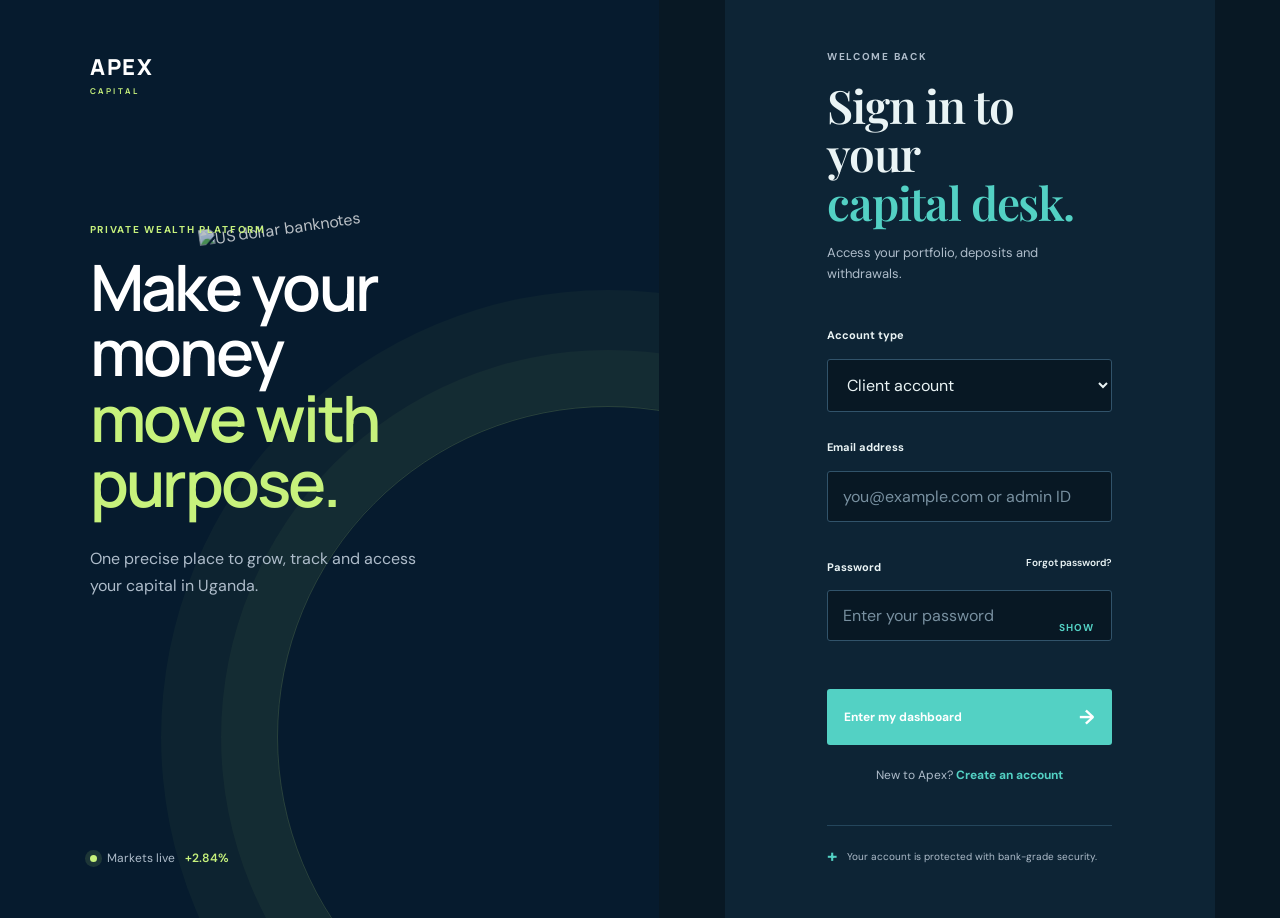
==== commit e57b1717: "Add files via upload" ====
--- a/index.html
+++ b/index.html
@@ -7,6 +7,8 @@
   <title>APEX CAPITAL | Private wealth, built daily</title>
   <link rel="stylesheet" href="styles.css">
   <link rel="stylesheet" href="theme.css">
+  <link rel="stylesheet" href="mobile.css">
+  <link rel="stylesheet" href="dark.css">
 </head>
 <body>
   <main class="app-shell">
--- a/theme.css
+++ b/theme.css
@@ -1,4 +1,4 @@
 @import url('https://fonts.googleapis.com/css2?family=DM+Sans:wght@400;500;600;700&family=Manrope:wght@500;600;700;800&family=Playfair+Display:wght@600;700&display=swap');
 :root{--ink:#082139;--navy:#061b2e;--muted:#718092;--line:#e6ebef;--paper:#f7f9fa;--lime:#c7f27c;--teal:#0d7e78;--white:#fff;--orange:#f59a56;--red:#b4232c}*{box-sizing:border-box}body{margin:0;background:var(--paper);color:var(--ink);font-family:'DM Sans',sans-serif}button,input,select{font:inherit}button{cursor:pointer;border:0}a{color:var(--teal);text-decoration:none}.app-shell{min-height:100vh}.login-screen{min-height:100vh;display:grid;grid-template-columns:1.03fr .97fr;background:var(--white)}.login-visual{position:relative;overflow:hidden;padding:52px 7vw;color:#fff;background:var(--navy);display:flex;flex-direction:column;justify-content:space-between}.login-visual:after{content:'';position:absolute;width:660px;height:660px;border:1px solid rgba(199,242,124,.18);border-radius:50%;right:-280px;bottom:-150px;box-shadow:0 0 0 56px rgba(199,242,124,.04),0 0 0 116px rgba(199,242,124,.035)}.brand-mark{position:relative;z-index:3;letter-spacing:.12em;display:flex;flex-direction:column;gap:3px;width:max-content;font-family:Manrope,sans-serif;font-weight:800}.brand-mark span{font-size:22px}.brand-mark small{font-size:8px;letter-spacing:.32em;color:var(--lime);font-weight:700}.visual-copy{position:relative;z-index:2;margin-bottom:12vh}.eyebrow{font-size:10px;letter-spacing:.17em;font-weight:700;color:var(--muted);margin:0 0 18px}.login-visual .eyebrow{color:var(--lime)}h1,h2,h3,h4{font-family:Manrope,sans-serif;letter-spacing:-.04em;margin:0}h1{font-size:clamp(42px,5vw,76px);line-height:1.02;font-weight:600}.visual-copy h1 em{color:var(--lime);font-style:normal}.visual-copy>p:last-child{font-size:16px;line-height:1.7;max-width:330px;color:#aebcca;margin-top:30px}.market-pulse{position:relative;z-index:2;font-size:12px;color:#aebcca;display:flex;gap:10px;align-items:center}.market-pulse strong{color:var(--lime)}.pulse-dot{width:7px;height:7px;background:var(--lime);border-radius:50%;box-shadow:0 0 0 5px rgba(199,242,124,.12)}.login-panel{max-width:490px;width:100%;margin:auto;padding:50px 8vw}.mobile-brand{display:none}.login-heading{margin-bottom:36px}.login-heading h2{font:600 46px/1.05 'Playfair Display',serif;letter-spacing:-.025em}.login-heading h2 span{color:var(--teal)}.login-heading>p:last-child{color:var(--muted);font-size:13px;margin:17px 0 0;line-height:1.6}.login-panel form{display:grid;gap:8px}.login-panel label{font-size:11px;font-weight:700;color:#526276;margin-top:8px}.login-panel input,.login-panel select{width:100%;border:1px solid var(--line);border-radius:3px;padding:14px 15px;outline:0;color:var(--ink);background:#fbfcfc}.login-panel input:focus,.login-panel select:focus{border-color:var(--teal);box-shadow:0 0 0 3px rgba(13,126,120,.1)}.login-select{margin-bottom:12px}.field-label-row{display:flex;justify-content:space-between;align-items:center}.field-label-row label{margin:8px 0}.field-label-row a{font-size:10px}.password-field{position:relative}.password-field input{padding-right:60px}.show-password{position:absolute;right:12px;top:50%;transform:translateY(-50%);background:transparent;color:var(--teal);font-size:10px;font-weight:700}.primary-button{background:var(--teal);color:#fff;padding:15px 17px;border-radius:3px;font-size:12px;font-weight:700;text-align:left;margin-top:18px;display:flex;justify-content:space-between}.login-note{font-size:12px;color:var(--muted);margin:22px 0}.login-note a{font-weight:700}.security-note{display:flex;gap:10px;align-items:center;border-top:1px solid var(--line);padding-top:18px;color:var(--muted);font-size:10px}.lock-icon{color:var(--teal);font-size:18px}.login-money-image{position:absolute;z-index:1;top:22%;right:9%;width:min(35vw,390px);height:205px;object-fit:cover;opacity:.72;filter:saturate(.9) contrast(1.08);mix-blend-mode:screen;transform:rotate(-8deg);box-shadow:0 18px 45px rgba(0,0,0,.28)}.dashboard{min-height:100vh;display:flex}.sidebar{width:235px;flex:0 0 235px;background:var(--navy);color:#fff;padding:34px 18px 22px;display:flex;flex-direction:column}.sidebar .brand-mark{margin:0 17px 62px}.sidebar nav{display:flex;flex-direction:column;gap:7px}.nav-label{font-size:9px;letter-spacing:.16em;font-weight:700;color:#60788a;margin:0 17px 10px}.nav-spacer{margin-top:38px}.nav-item{background:transparent;color:#aab9c4;text-align:left;padding:13px 17px;border-radius:3px;font-size:13px}.nav-item.active,.nav-item:hover{background:rgba(199,242,124,.12);color:var(--lime)}.admin-only{display:none}.admin-mode .admin-only{display:flex}.admin-mode .client-only{display:none}.sidebar-bottom{margin-top:auto}.profile-mini{display:flex;align-items:center;gap:10px;padding:15px 10px;border-top:1px solid rgba(255,255,255,.1)}.profile-mini strong{display:block;font-size:11px}.profile-mini small{display:block;color:#7890a0;font-size:9px;margin-top:3px}.profile-mini b{margin-left:auto;color:#8296a2}.avatar{width:29px;height:29px;background:var(--lime);color:var(--navy);border-radius:50%;display:grid;place-items:center;font-size:10px;font-weight:800}.logout-button{width:100%;background:transparent;color:#aab9c4;text-align:left;padding:10px;font-size:11px}.dashboard-main{flex:1;min-width:0}.topbar{height:122px;padding:0 5vw;display:flex;align-items:center;justify-content:space-between}.topbar h2{font:600 25px 'Playfair Display',serif;color:var(--ink)}.topbar h2 span{color:var(--teal)}.top-actions{display:flex;align-items:center;gap:25px}.icon-button,.profile-chip{background:transparent;color:var(--ink)}.icon-button{position:relative}.notification-dot{position:absolute;width:5px;height:5px;background:var(--red);border-radius:50%;top:0;right:0}.profile-chip{display:flex;align-items:center;gap:8px;font-size:11px}.dashboard-main #viewContent{padding:0 5vw 50px}.welcome-row,.card-heading{display:flex;align-items:center;justify-content:space-between;gap:20px}.welcome-row{margin-bottom:22px}.welcome-row h3{font-size:20px}.welcome-row p{font-size:12px;color:var(--muted);margin:7px 0 0}.date-badge{background:#fff;padding:9px 12px;color:var(--muted);font-size:10px}.summary-grid,.section-grid{display:grid;grid-template-columns:repeat(3,1fr);gap:15px}.section-grid{grid-template-columns:repeat(2,1fr)}.summary-card,.content-card{background:rgba(255,255,255,.95);border:1px solid var(--line);padding:20px;border-radius:4px}.summary-card{min-height:142px;position:relative}.summary-card.highlight{background:var(--navy);color:#fff}.card-label{font-size:10px;color:var(--muted);text-transform:uppercase;letter-spacing:.1em}.summary-card.highlight .card-label{color:#aebcca}.summary-card h4{font-size:27px;margin:19px 0 8px;color:var(--ink)}.summary-card.highlight h4{color:#fff}.card-foot{font-size:10px;color:var(--muted)}.summary-card.highlight .card-foot{color:#aebcca}.trend,.deposit-text{color:var(--teal)!important}.withdraw-text{color:var(--red)!important}.mini-chart{position:absolute;right:18px;bottom:18px;color:var(--lime);font-size:24px}.content-card{margin-top:15px}.card-heading h3{font-size:14px}.card-heading a{font-size:11px}.allocation-chart{display:flex;align-items:center;gap:30px;margin-top:22px}.donut{width:130px;height:130px;border-radius:50%;background:conic-gradient(var(--teal) 0 58%,var(--lime) 58% 81%,var(--orange) 81%);display:grid;place-items:center}.donut:after{content:'';width:76px;height:76px;border-radius:50%;background:#fff;position:absolute}.donut-center{position:relative;z-index:1;font-size:11px;font-weight:700}.legend{display:grid;gap:14px;flex:1}.legend-row{display:flex;justify-content:space-between;font-size:11px}.legend-row i{display:inline-block;width:7px;height:7px;border-radius:50%;margin-right:7px}.action-row{display:flex;gap:9px;margin-top:20px}.action-button{flex:1;padding:12px;border-radius:3px;font-size:11px;font-weight:700}.action-button.deposit{background:#e4f5ef;color:var(--teal)}.action-button.withdraw{background:#fff0f0;color:var(--red)}.transaction-list,.forex-list{display:grid;margin-top:15px}.transaction,.forex-row{display:flex;align-items:center;justify-content:space-between;gap:12px;padding:13px 0;border-top:1px solid var(--line);font-size:11px}.transaction-name,.pair{display:flex;align-items:center;gap:10px}.transaction-name small,.pair small{display:block;color:var(--muted);font-size:9px;margin-top:3px}.pair-icon{width:29px;height:29px;display:grid;place-items:center;background:#e8f2f2;color:var(--teal);border-radius:50%;font-size:9px;font-weight:800}.pair-icon.blue{background:#e9f0fa;color:#416da2}.pair-icon.yellow{background:#fff4d9;color:#ad7925}.transaction-amount{text-align:right;font-size:11px;font-weight:700}.transaction-amount small{display:block;color:var(--muted);font-size:9px;margin-top:3px}.empty-view{color:var(--muted);font-size:11px;padding:18px 0}.modal-backdrop{position:fixed;inset:0;background:rgba(6,27,46,.55);display:grid;place-items:center;z-index:10;padding:20px}.modal{width:min(100%,480px);background:#fff;padding:24px;border-radius:4px;box-shadow:0 20px 70px rgba(0,0,0,.25)}.modal h3{font-size:20px}.modal p{font-size:12px;color:var(--muted);line-height:1.6}.modal label{display:block;font-size:10px;font-weight:700;margin:15px 0 6px}.modal input,.modal select{width:100%;padding:12px;border:1px solid var(--line)}.modal-actions{display:flex;gap:8px;margin-top:20px}.cancel-button,.confirm-button{padding:11px 14px;border-radius:3px;font-size:11px;font-weight:700}.cancel-button{background:#f1f4f5;color:var(--muted)}.confirm-button{background:var(--teal);color:#fff}.toast{position:fixed;right:24px;bottom:24px;background:var(--navy);color:#fff;padding:13px 16px;font-size:11px;border-radius:3px;opacity:0;transform:translateY(10px);transition:.25s;z-index:20}.toast.show{opacity:1;transform:translateY(0)}
-+body.dashboard-page{--ink:#b4232c;background:#fff7f7;overflow-x:hidden}body.dashboard-page:before{content:'$     $          $    $       $          $    $       $          $    $       $          $';position:fixed;inset:-120px 0 0;z-index:0;pointer-events:none;color:rgba(180,35,44,.24);font:800 48px Manrope,sans-serif;line-height:125px;letter-spacing:26px;word-spacing:42px;white-space:pre-wrap;transform:rotate(-7deg);animation:dollarFall 18s linear infinite}.dashboard-page .dashboard{position:relative;z-index:1;background:transparent}.dashboard-page .content-card,.dashboard-page .summary-card{background:rgba(255,255,255,.94)}@keyframes dollarFall{0%{transform:translateY(-80px) rotate(-7deg)}100%{transform:translateY(110vh) rotate(-7deg)}}
-+@media(max-width:900px){.login-screen{grid-template-columns:1fr}.login-visual{display:none}.mobile-brand{display:block;margin-bottom:55px}.login-panel{padding:35px 8vw}.sidebar{width:200px;flex-basis:200px}.topbar{padding:0 4vw}.dashboard-main #viewContent{padding:32px 4vw}.summary-grid,.section-grid{grid-template-columns:1fr}.market-layout{grid-template-columns:1fr}.market-grid{grid-template-columns:repeat(2,minmax(0,1fr))}}@media(max-width:600px){.login-panel{padding:30px 24px}.login-heading h2{font-size:38px}.topbar{height:90px}.topbar h2{font-size:19px}.profile-chip span:not(.avatar){display:none}.sidebar{width:62px;flex-basis:62px;padding:25px 8px}.sidebar .brand-mark{margin:0 auto 55px}.sidebar .brand-mark span{font-size:15px}.sidebar .brand-mark small,.nav-label,.nav-item:not(.active)::after,.nav-item{font-size:0}.nav-item{padding:13px 14px;justify-content:center}.nav-icon{font-size:17px}.profile-mini{justify-content:center;padding:15px 0}.profile-mini>span:not(.avatar),.profile-mini b,.logout-button{display:none}.dashboard-main #viewContent{padding:26px 18px}.market-grid{grid-template-columns:1fr}.login-money-image{display:none}}
+.dashboard-page{--ink:#0d7e78;background:#f4fbf8;overflow-x:hidden}.dashboard-page:before{content:'$     $          $    $       $          $    $       $          $';position:fixed;inset:-120px 0 0;z-index:0;pointer-events:none;color:rgba(13,126,120,.16);font:800 48px Manrope,sans-serif;line-height:125px;letter-spacing:26px;word-spacing:42px;white-space:pre-wrap;transform:rotate(-7deg);animation:dollarFall 18s linear infinite}.dashboard-page .dashboard{position:relative;z-index:1;background:transparent}.dashboard-page .dashboard-main{color:var(--ink)}.dashboard-page .content-card,.dashboard-page .summary-card{background:rgba(255,255,255,.94)}.plan-status{color:var(--teal);font-size:10px;font-weight:700;margin-top:14px;padding-top:12px;border-top:1px solid var(--line)}.request-type{display:inline-block;padding:5px 8px;border-radius:99px;background:#e4f5ef;color:var(--teal);font-size:9px;font-weight:700;text-transform:uppercase}.request-type.withdrawal{background:#fff4e9;color:#aa6b20}.reject-action{color:var(--red);margin-left:8px}@keyframes dollarFall{0%{transform:translateY(-80px) rotate(-7deg)}100%{transform:translateY(110vh) rotate(-7deg)}}
+@media(max-width:900px){.login-screen{grid-template-columns:1fr}.login-visual{display:none}.mobile-brand{display:block;margin-bottom:55px}.login-panel{padding:35px 8vw}.sidebar{width:200px;flex-basis:200px}.topbar{padding:0 4vw}.dashboard-main #viewContent{padding:32px 4vw}.summary-grid,.section-grid{grid-template-columns:1fr}.market-layout{grid-template-columns:1fr}.market-grid{grid-template-columns:repeat(2,minmax(0,1fr))}}@media(max-width:600px){.login-panel{padding:30px 24px}.login-heading h2{font-size:38px}.topbar{height:90px}.topbar h2{font-size:19px}.profile-chip span:not(.avatar){display:none}.sidebar{width:62px;flex-basis:62px;padding:25px 8px}.sidebar .brand-mark{margin:0 auto 55px}.sidebar .brand-mark span{font-size:15px}.sidebar .brand-mark small,.nav-label,.nav-item:not(.active)::after,.nav-item{font-size:0}.nav-item{padding:13px 14px;justify-content:center}.nav-icon{font-size:17px}.profile-mini{justify-content:center;padding:15px 0}.profile-mini>span:not(.avatar),.profile-mini b,.logout-button{display:none}.dashboard-main #viewContent{padding:26px 18px}.market-grid{grid-template-columns:1fr}.login-money-image{display:none}.login-heading h2{font-size:34px}.summary-card h4{font-size:24px}.welcome-row h3{font-size:17px}.content-card{padding:15px}.admin-table{display:block;overflow-x:auto;white-space:nowrap}}
--- a/mobile.css
+++ b/mobile.css
@@ -0,0 +1,219 @@
+@media (max-width: 600px) {
+  .dashboard {
+    display: block;
+  }
+
+  .sidebar {
+    width: 100%;
+    flex: none;
+    padding: 18px 16px 12px;
+    gap: 14px;
+  }
+
+  .sidebar .brand-mark {
+    margin: 0 0 14px;
+  }
+
+  .sidebar nav {
+    flex-direction: row;
+    flex-wrap: wrap;
+    gap: 6px;
+  }
+
+  .sidebar .nav-label,
+  .sidebar .nav-spacer {
+    display: none;
+  }
+
+  .sidebar .nav-item,
+  .sidebar .nav-item:not(.active)::after {
+    font-size: 11px;
+  }
+
+  .sidebar .nav-item {
+    padding: 9px 10px;
+    justify-content: flex-start;
+    gap: 7px;
+  }
+
+  .sidebar .nav-icon {
+    font-size: 14px;
+  }
+
+  .sidebar-bottom {
+    display: none;
+  }
+
+  .dashboard-main {
+    width: 100%;
+    min-width: 0;
+  }
+
+  .topbar {
+    height: auto;
+    min-height: 90px;
+    padding: 20px 18px;
+    gap: 14px;
+  }
+
+  .topbar > div:first-child {
+    min-width: 0;
+  }
+
+  .topbar .eyebrow {
+    white-space: normal;
+    line-height: 1.4;
+  }
+
+  .top-actions {
+    flex: 0 0 auto;
+  }
+
+  .summary-grid,
+  .section-grid {
+    grid-template-columns: minmax(0, 1fr);
+  }
+
+  .summary-card,
+  .content-card {
+    min-width: 0;
+  }
+
+  .allocation-chart {
+    grid-template-columns: minmax(0, 105px) minmax(0, 1fr);
+  }
+}
+
+.investment-guide {
+  display: grid;
+  grid-template-columns: repeat(2, minmax(0, 1fr));
+  gap: 15px;
+}
+
+.investment-step {
+  display: flex;
+  gap: 14px;
+  margin-top: 0;
+}
+
+.investment-step h3,
+.investment-start h3 {
+  margin-bottom: 7px;
+}
+
+.investment-step p,
+.investment-start p {
+  margin: 0;
+  color: var(--muted);
+  font-size: 12px;
+  line-height: 1.6;
+}
+
+.step-number {
+  flex: 0 0 auto;
+  color: var(--teal);
+  font: 700 12px Manrope, sans-serif;
+}
+
+.investment-start {
+  display: flex;
+  align-items: center;
+  justify-content: space-between;
+  gap: 18px;
+}
+
+.package-grid {
+  display: grid;
+  grid-template-columns: repeat(3, minmax(0, 1fr));
+  gap: 15px;
+}
+
+.package-section {
+  margin-top: 28px;
+  padding: 24px;
+  border: 1px solid #17374e;
+  border-radius: 4px;
+  background: #061b2e;
+}
+
+.package-section h3 {
+  color: #fff;
+}
+
+.package-section .welcome-row p,
+.package-section .package-card p {
+  color: #aebcca;
+}
+
+.package-section .date-badge {
+  color: #c7f27c;
+  border-color: rgba(199, 242, 124, .35);
+  background: rgba(199, 242, 124, .08);
+}
+
+.package-section .package-card {
+  border-color: #24465c;
+  background: #0b2a40;
+}
+
+.package-section .package-amount {
+  color: #fff;
+}
+
+.package-card {
+  display: flex;
+  flex-direction: column;
+  margin-top: 0;
+}
+
+.package-head {
+  display: flex;
+  align-items: center;
+  justify-content: space-between;
+  margin-bottom: 18px;
+}
+
+.package-card h3 {
+  margin-bottom: 8px;
+}
+
+.package-rate {
+  color: var(--teal);
+  font-size: 10px;
+  font-weight: 700;
+}
+
+.package-amount {
+  font: 700 21px Manrope, sans-serif;
+  color: var(--ink);
+}
+
+.package-card p {
+  margin: 8px 0 20px;
+  color: var(--muted);
+  font-size: 11px;
+}
+
+.package-card .action-button {
+  width: 100%;
+  margin-top: auto;
+}
+
+@media (max-width: 600px) {
+  .package-grid {
+    grid-template-columns: minmax(0, 1fr);
+  }
+
+  .investment-guide {
+    grid-template-columns: minmax(0, 1fr);
+  }
+
+  .investment-start {
+    align-items: stretch;
+    flex-direction: column;
+  }
+
+  .investment-start .action-button {
+    width: 100%;
+  }
+}
--- a/dark.css
+++ b/dark.css
@@ -0,0 +1,113 @@
+:root {
+  --ink: #eaf4f5;
+  --navy: #061b2e;
+  --muted: #aebcca;
+  --line: #24465c;
+  --paper: #081824;
+  --white: #0d2435;
+  --teal: #53d1c4;
+  --lime: #c7f27c;
+}
+
+body,
+body.dashboard-page {
+  background: #081824;
+  color: var(--ink);
+}
+
+.login-screen {
+  background: #081824;
+}
+
+.login-panel {
+  background: #0d2435;
+  color: var(--ink);
+}
+
+.login-heading h2,
+.login-panel label,
+.login-note,
+.security-note,
+.login-panel .field-label-row a {
+  color: var(--ink);
+}
+
+.login-heading p:not(.eyebrow),
+.login-note,
+.security-note {
+  color: var(--muted);
+}
+
+.login-panel input,
+.login-panel select {
+  background: #081824;
+  border-color: #31536a;
+  color: var(--ink);
+}
+
+.login-panel input::placeholder {
+  color: #7890a0;
+}
+
+.dashboard-page .dashboard-main,
+.dashboard-page .dashboard-main h2,
+.dashboard-page .dashboard-main h3,
+.dashboard-page .dashboard-main h4,
+.dashboard-page .card-label,
+.dashboard-page .nav-label {
+  color: var(--ink);
+}
+
+.dashboard-page .content-card,
+.dashboard-page .summary-card {
+  background: #0d2435;
+  border-color: #24465c;
+}
+
+.dashboard-page .summary-card.highlight {
+  background: #10374a;
+}
+
+.dashboard-page .date-badge,
+.dashboard-page .filter-chip {
+  background: #102d41;
+  border-color: #31536a;
+  color: var(--muted);
+}
+
+.dashboard-page .market-tile,
+.dashboard-page .forex-row,
+.dashboard-page .transaction {
+  background: #0a1f30;
+  border-color: #24465c;
+  color: var(--ink);
+}
+
+.dashboard-page .empty-view,
+.dashboard-page .notice,
+.dashboard-page .payment-destination {
+  background: #102d41;
+  color: var(--ink);
+}
+
+.modal {
+  background: #0d2435;
+  color: var(--ink);
+  border-color: #31536a;
+}
+
+.modal input,
+.modal select {
+  background: #081824;
+  border-color: #31536a;
+  color: var(--ink);
+}
+
+.modal .limit-note,
+.modal p {
+  color: var(--muted);
+}
+
+.dashboard-page:before {
+  color: rgba(83, 209, 196, .08);
+}
